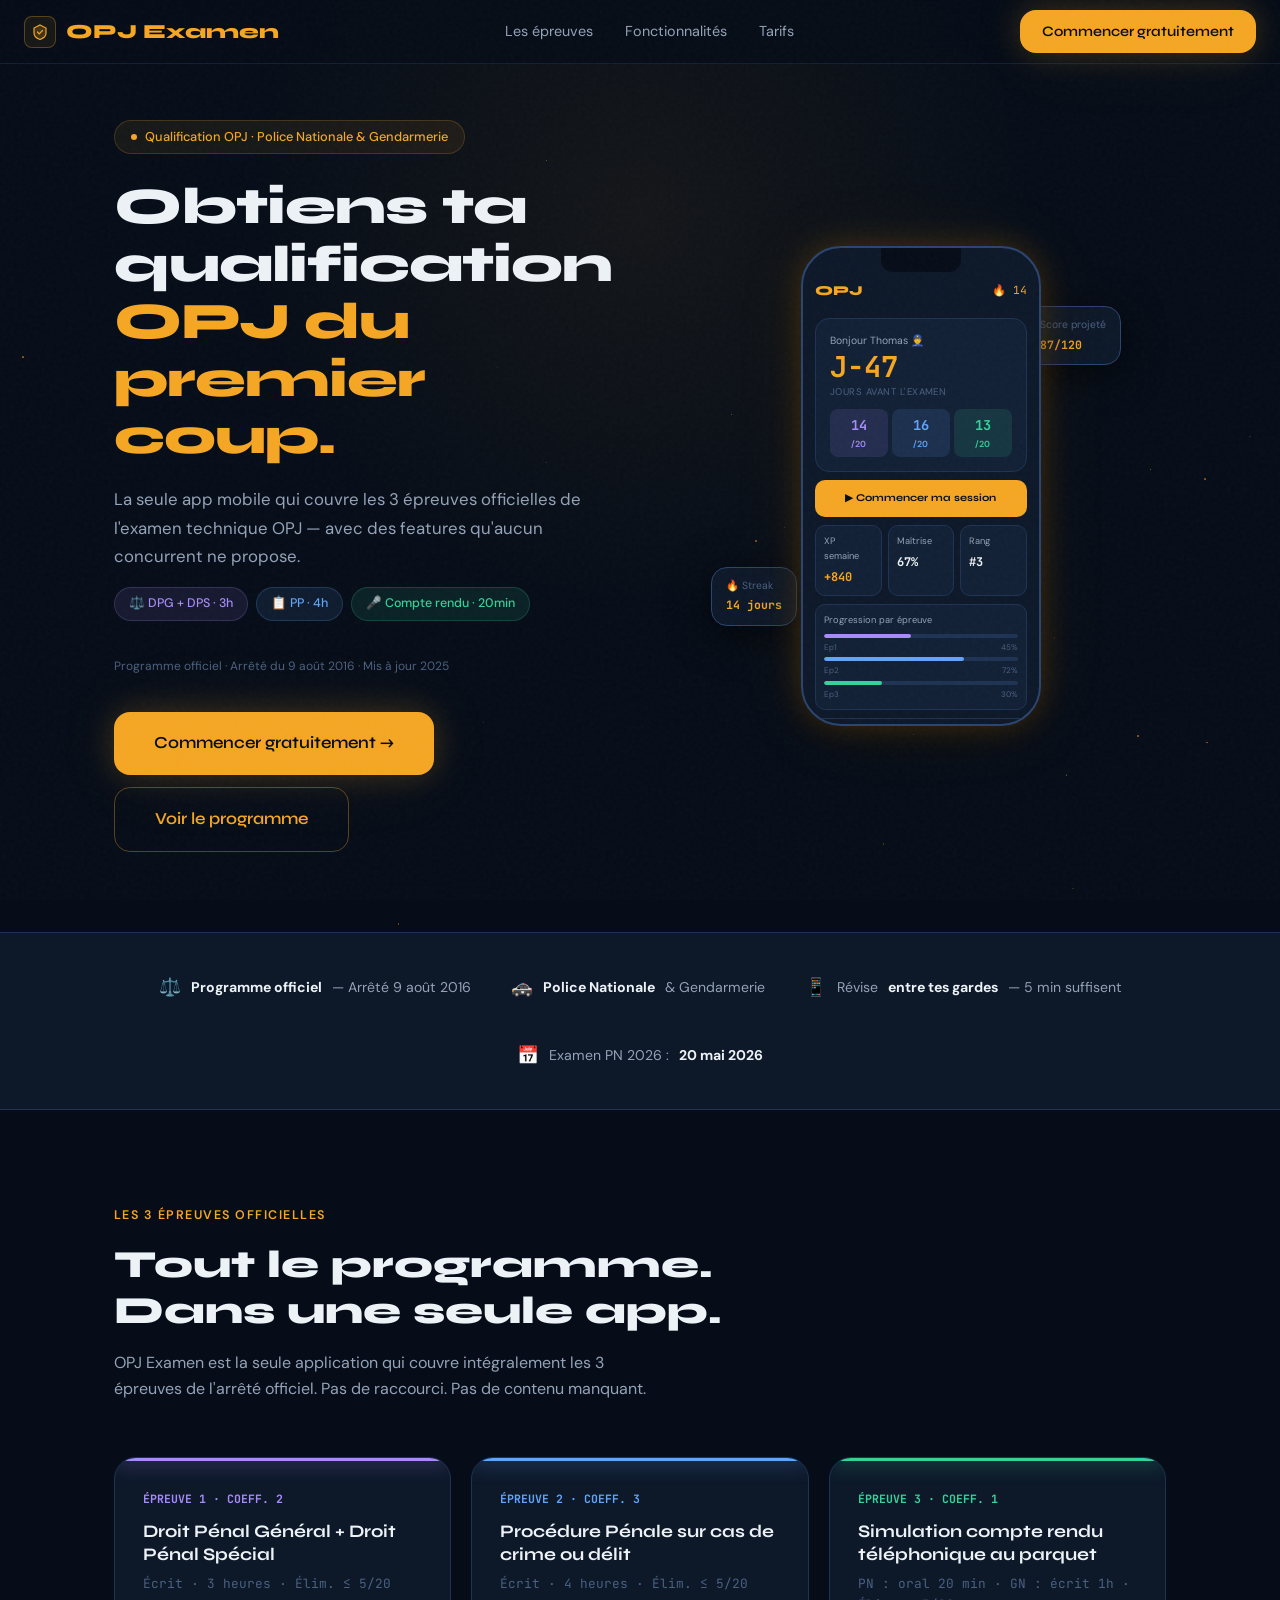
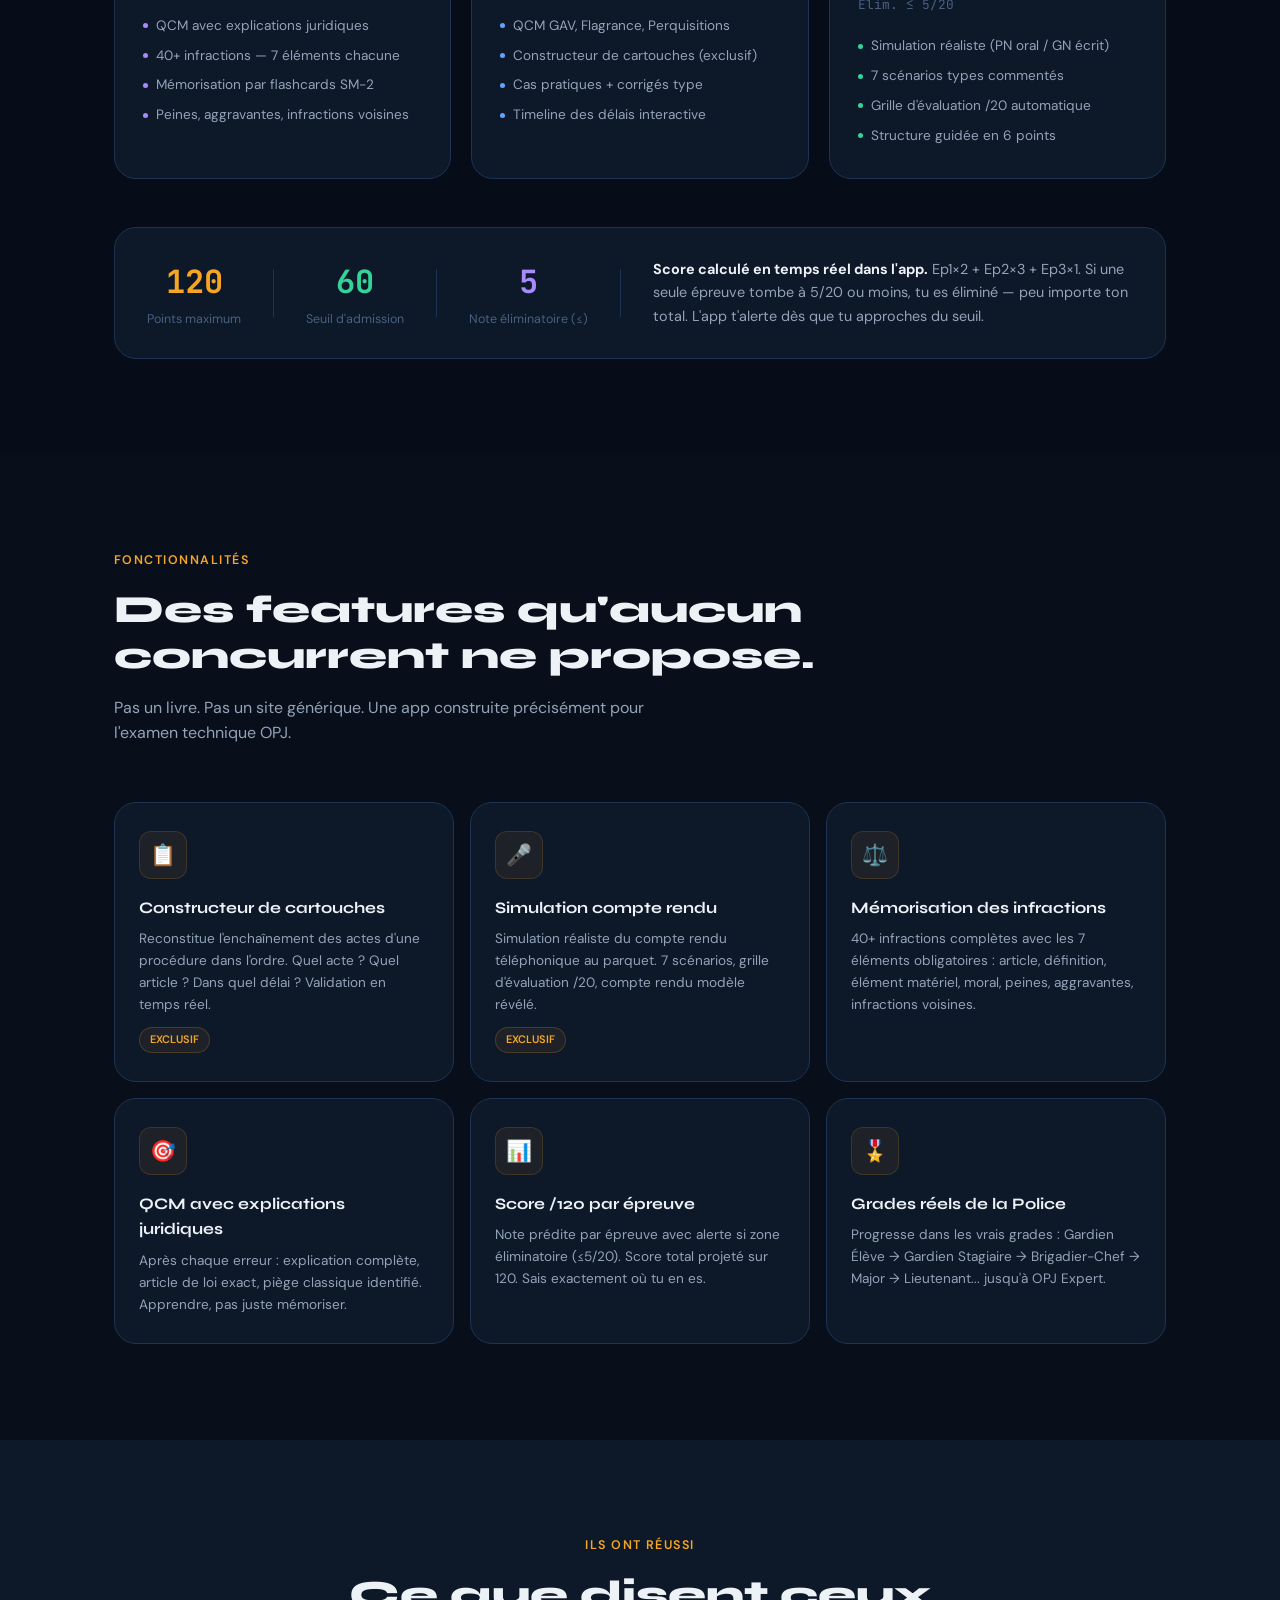
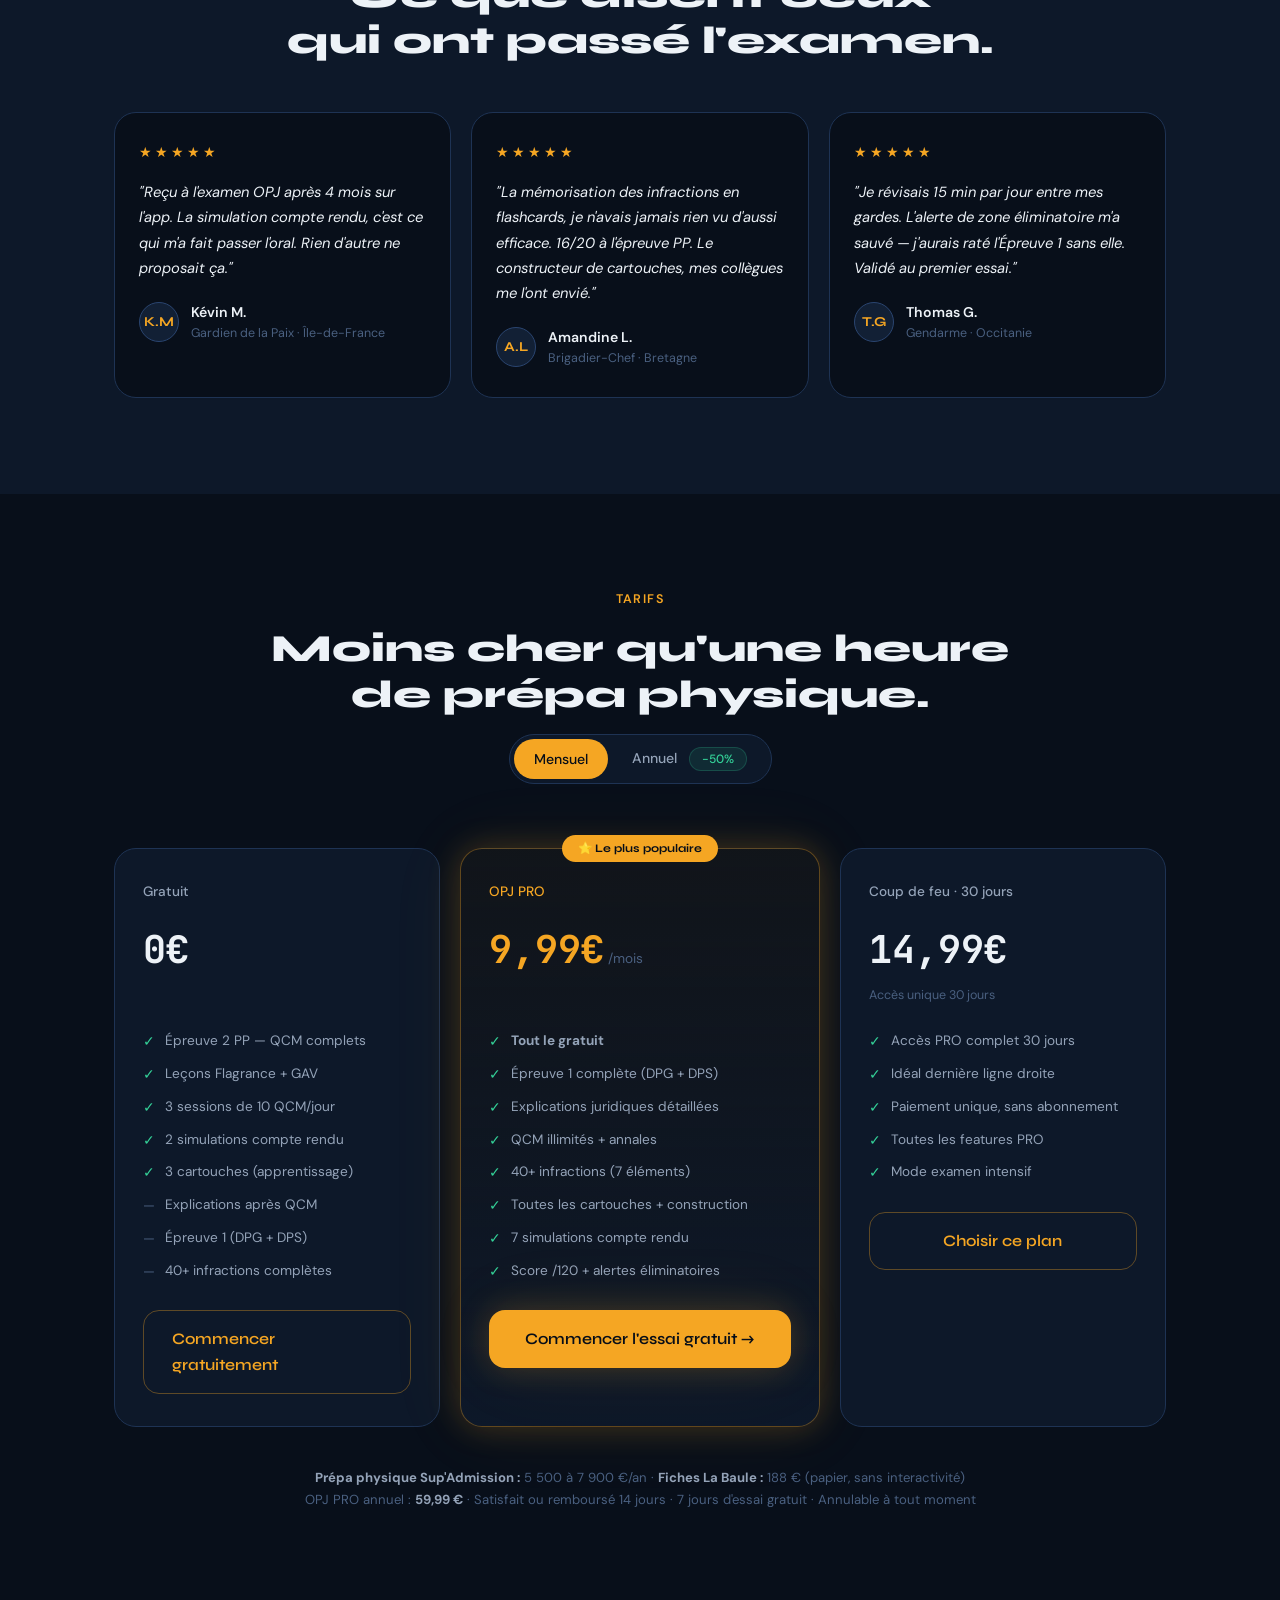
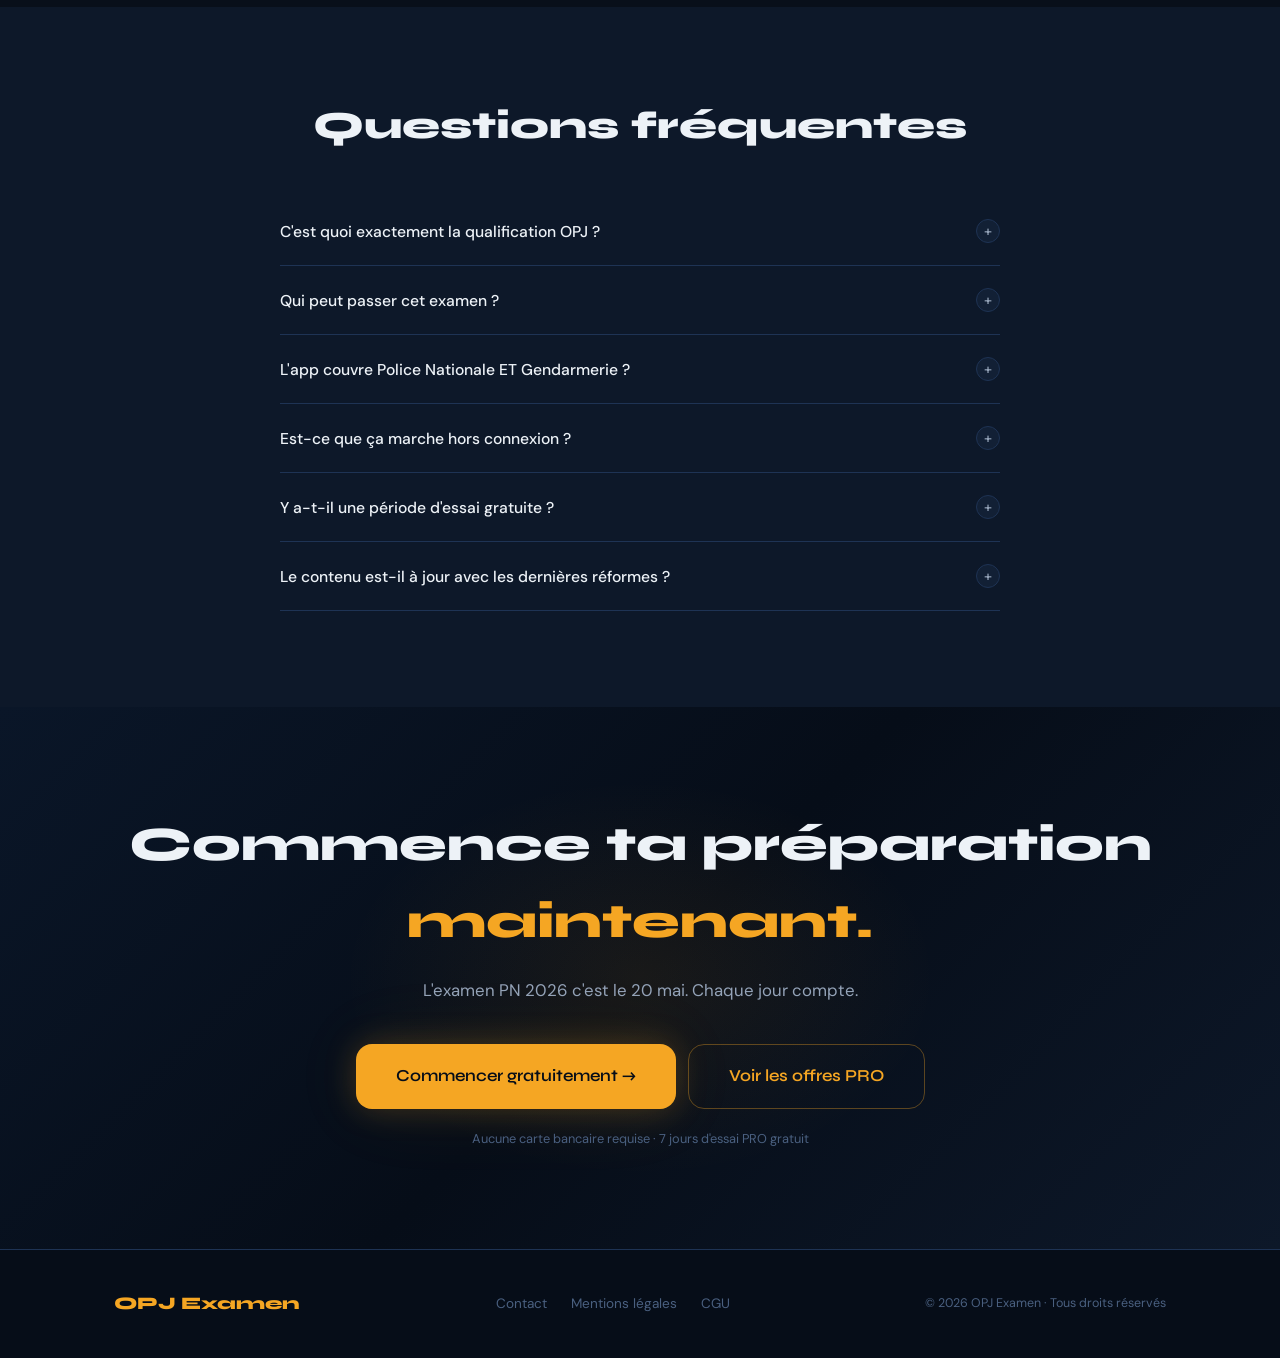
==== index.html @ dd65e963 "Add files via upload" ====
<!DOCTYPE html>
<html lang="fr">
<head>
  <meta charset="UTF-8">
  <meta name="viewport" content="width=device-width, initial-scale=1.0, viewport-fit=cover">
  <meta name="theme-color" content="#060D18">
  <meta name="description" content="La référence pour préparer l'examen technique OPJ. 3 épreuves couvertes, QCM, cartouches, simulation compte rendu. Police Nationale et Gendarmerie.">
  <meta property="og:title" content="OPJ Examen — Qualification OPJ">
  <meta property="og:description" content="Prépare les 3 épreuves officielles de l'examen OPJ. La seule app mobile dédiée à la qualification judiciaire.">
  <title>OPJ Examen — Qualification OPJ · Police & Gendarmerie</title>

  <link rel="preconnect" href="https://fonts.googleapis.com">
  <link rel="preconnect" href="https://fonts.gstatic.com" crossorigin>
  <link href="https://fonts.googleapis.com/css2?family=Syne:wght@600;700;800&family=DM+Sans:ital,opsz,wght@0,9..40,400;0,9..40,500;0,9..40,600;1,9..40,400&family=JetBrains+Mono:wght@500;700&display=swap" rel="stylesheet">

  <style>
    /* ── RESET ── */
    *, *::before, *::after { box-sizing: border-box; margin: 0; padding: 0; }
    html { scroll-behavior: smooth; font-size: 16px; }

    /* ── TOKENS ── */
    :root {
      --bg-deep:    #060D18;
      --bg-base:    #080F1A;
      --bg-raised:  #0D1829;
      --bg-overlay: #122035;
      --border:     #1E3354;
      --border-mid: #2A4570;
      --gold:       #F5A623;
      --gold-hover: #FFB93E;
      --gold-glow:  rgba(245,166,35,0.18);
      --gold-sub:   rgba(245,166,35,0.07);
      --text-1:     #EDF2F7;
      --text-2:     #94A3B8;
      --text-3:     #4A6080;
      --success:    #34D399;
      --ep1-color:  #A78BFA;
      --ep2-color:  #60A5FA;
      --ep3-color:  #34D399;
      --shadow-gold: 0 0 32px rgba(245,166,35,0.22), 0 0 80px rgba(245,166,35,0.07);
      --shadow-lg:   0 8px 40px rgba(0,0,0,0.7);
      --r-md: 12px; --r-lg: 16px; --r-xl: 22px; --r-full: 9999px;
      --ease-spring: cubic-bezier(0.34,1.56,0.64,1);
      --ease-smooth: cubic-bezier(0.4,0,0.2,1);
    }

    /* ── BASE ── */
    body {
      font-family: 'DM Sans', sans-serif;
      background: var(--bg-deep);
      color: var(--text-1);
      line-height: 1.6;
      overflow-x: hidden;
    }
    body::before {
      content: '';
      position: fixed; inset: 0;
      background-image: url("data:image/svg+xml,%3Csvg viewBox='0 0 256 256' xmlns='http://www.w3.org/2000/svg'%3E%3Cfilter id='noise'%3E%3CfeTurbulence type='fractalNoise' baseFrequency='0.9' numOctaves='4' stitchTiles='stitch'/%3E%3C/filter%3E%3Crect width='100%25' height='100%25' filter='url(%23noise)'/%3E%3C/svg%3E");
      opacity: 0.028; pointer-events: none; z-index: 9999;
    }
    h1,h2,h3,h4 { font-family: 'Syne', sans-serif; font-weight: 700; }
    .mono { font-family: 'JetBrains Mono', monospace; }
    a { text-decoration: none; }
    img { max-width: 100%; }

    /* ── LAYOUT ── */
    .container { max-width: 1100px; margin: 0 auto; padding: 0 24px; }
    section { padding: 96px 0; }

    /* ── ANIMATIONS ── */
    @keyframes fadeUp {
      from { opacity:0; transform: translateY(28px); }
      to   { opacity:1; transform: translateY(0); }
    }
    @keyframes goldPulse {
      0%,100% { box-shadow: var(--shadow-gold); }
      50%      { box-shadow: 0 0 48px rgba(245,166,35,0.35), 0 0 100px rgba(245,166,35,0.12); }
    }
    @keyframes float {
      0%,100% { transform: translateY(0px); }
      50%      { transform: translateY(-8px); }
    }
    @keyframes shimmer {
      0%   { background-position: -200% 0; }
      100% { background-position: 200% 0; }
    }
    @keyframes rotateSlow {
      from { transform: rotate(0deg); }
      to   { transform: rotate(360deg); }
    }
    @keyframes particleDrift {
      0%   { transform: translateY(0) translateX(0); opacity:0.6; }
      100% { transform: translateY(-120px) translateX(20px); opacity:0; }
    }
    .reveal {
      opacity: 0;
      transform: translateY(32px);
      transition: opacity 0.7s var(--ease-smooth), transform 0.7s var(--ease-smooth);
    }
    .reveal.visible { opacity:1; transform: translateY(0); }
    .stagger-1 { transition-delay: 0ms; }
    .stagger-2 { transition-delay: 100ms; }
    .stagger-3 { transition-delay: 200ms; }
    .stagger-4 { transition-delay: 300ms; }
    .stagger-5 { transition-delay: 400ms; }

    /* ── BUTTONS ── */
    .btn {
      display: inline-flex; align-items: center; justify-content: center; gap: 8px;
      font-family: 'Syne', sans-serif; font-weight: 600;
      border: none; cursor: pointer;
      transition: all 0.2s var(--ease-smooth);
    }
    .btn-primary {
      background: var(--gold); color: var(--bg-deep);
      padding: 16px 32px; border-radius: var(--r-lg);
      font-size: 1rem;
      box-shadow: var(--shadow-gold);
    }
    .btn-primary:hover {
      background: var(--gold-hover);
      transform: translateY(-2px);
      box-shadow: 0 0 40px rgba(245,166,35,0.4), 0 0 100px rgba(245,166,35,0.15);
    }
    .btn-primary:active { transform: translateY(0); }
    .btn-ghost {
      background: transparent; color: var(--gold);
      padding: 15px 28px; border-radius: var(--r-lg);
      border: 1.5px solid rgba(245,166,35,0.35);
      font-size: 1rem;
    }
    .btn-ghost:hover {
      border-color: var(--gold);
      background: var(--gold-sub);
      transform: translateY(-1px);
    }
    .btn-lg { padding: 18px 40px; font-size: 1.05rem; }
    .btn-full { width: 100%; }

    /* ══════════════════════════════════
       NAVBAR
    ══════════════════════════════════ */
    .navbar {
      position: fixed; top: 0; left: 0; right: 0; z-index: 100;
      padding: 0 24px;
      height: 64px;
      display: flex; align-items: center; justify-content: space-between;
      background: rgba(6,13,24,0.85);
      backdrop-filter: blur(20px);
      border-bottom: 1px solid rgba(30,51,84,0.5);
      transition: background 0.3s;
    }
    .navbar-logo {
      font-family: 'Syne', sans-serif;
      font-weight: 800; font-size: 1.25rem;
      color: var(--gold);
      display: flex; align-items: center; gap: 10px;
    }
    .navbar-logo-badge {
      width: 32px; height: 32px;
      background: var(--gold-sub);
      border: 1.5px solid rgba(245,166,35,0.3);
      border-radius: 8px;
      display: flex; align-items: center; justify-content: center;
    }
    .navbar-cta { font-size: 0.9rem; padding: 10px 22px; }
    .navbar-links {
      display: flex; gap: 32px; align-items: center;
    }
    .navbar-links a {
      color: var(--text-2); font-size: 0.9rem;
      transition: color 0.2s;
    }
    .navbar-links a:hover { color: var(--text-1); }

    /* ══════════════════════════════════
       HERO
    ══════════════════════════════════ */
    .hero {
      min-height: 100vh;
      display: flex; align-items: center;
      padding: 120px 0 80px;
      position: relative;
      overflow: hidden;
    }
    .hero::before {
      content: '';
      position: absolute;
      top: -20%; left: 50%; transform: translateX(-50%);
      width: 800px; height: 800px;
      background: radial-gradient(ellipse, rgba(245,166,35,0.06) 0%, transparent 70%);
      pointer-events: none;
    }
    .particles {
      position: absolute; inset: 0; overflow: hidden; pointer-events: none;
    }
    .particle {
      position: absolute;
      width: 2px; height: 2px;
      background: var(--gold);
      border-radius: 50%;
      opacity: 0;
      animation: particleDrift linear infinite;
    }

    .hero-inner {
      display: grid;
      grid-template-columns: 1fr 1fr;
      gap: 64px;
      align-items: center;
    }
    .hero-badge {
      display: inline-flex; align-items: center; gap: 8px;
      background: var(--gold-sub);
      border: 1px solid rgba(245,166,35,0.2);
      border-radius: var(--r-full);
      padding: 6px 16px;
      font-size: 0.8rem; color: var(--gold);
      font-family: 'DM Sans', sans-serif; font-weight: 500;
      margin-bottom: 24px;
      animation: fadeUp 0.8s var(--ease-smooth) both;
    }
    .hero-badge::before { content: ''; width: 6px; height: 6px; border-radius: 50%; background: var(--gold); }
    .hero-title {
      font-size: clamp(2.2rem, 4vw, 3.4rem);
      font-weight: 800; line-height: 1.12;
      letter-spacing: -0.02em;
      margin-bottom: 20px;
      animation: fadeUp 0.8s 0.1s var(--ease-smooth) both;
    }
    .hero-title .gold { color: var(--gold); }
    .hero-subtitle {
      font-size: 1.05rem; color: var(--text-2); line-height: 1.7;
      margin-bottom: 16px;
      animation: fadeUp 0.8s 0.2s var(--ease-smooth) both;
    }
    .hero-epreuves {
      display: flex; flex-wrap: wrap; gap: 8px;
      margin-bottom: 36px;
      animation: fadeUp 0.8s 0.3s var(--ease-smooth) both;
    }
    .ep-pill {
      display: inline-flex; align-items: center; gap: 6px;
      padding: 6px 14px; border-radius: var(--r-full);
      font-size: 0.78rem; font-weight: 500;
    }
    .ep-pill-1 { background: rgba(167,139,250,0.1); color: var(--ep1-color); border: 1px solid rgba(167,139,250,0.2); }
    .ep-pill-2 { background: rgba(96,165,250,0.1);  color: var(--ep2-color); border: 1px solid rgba(96,165,250,0.2); }
    .ep-pill-3 { background: rgba(52,211,153,0.1);  color: var(--ep3-color); border: 1px solid rgba(52,211,153,0.2); }
    .hero-legal {
      font-size: 0.75rem; color: var(--text-3);
      margin-bottom: 36px;
      animation: fadeUp 0.8s 0.35s var(--ease-smooth) both;
    }
    .hero-ctas {
      display: flex; gap: 12px; flex-wrap: wrap;
      animation: fadeUp 0.8s 0.4s var(--ease-smooth) both;
    }

    /* Phone mockup */
    .hero-visual {
      display: flex; justify-content: center; align-items: center;
      animation: fadeUp 0.8s 0.2s var(--ease-smooth) both;
    }
    .phone-wrap {
      position: relative;
      animation: float 6s ease-in-out infinite;
    }
    .phone {
      width: 240px; height: 480px;
      background: var(--bg-raised);
      border: 2px solid var(--border-mid);
      border-radius: 40px;
      overflow: hidden;
      position: relative;
      box-shadow: var(--shadow-gold), var(--shadow-lg);
    }
    .phone::before {
      content: '';
      position: absolute; inset: -2px;
      border-radius: 42px;
      background: linear-gradient(135deg, rgba(245,166,35,0.3), transparent, rgba(245,166,35,0.1));
      z-index: -1;
    }
    .phone-notch {
      width: 80px; height: 24px;
      background: var(--bg-deep);
      border-radius: 0 0 12px 12px;
      margin: 0 auto;
      position: relative; z-index: 2;
    }
    .phone-screen {
      padding: 0 12px 12px;
      height: calc(100% - 24px);
      display: flex; flex-direction: column; gap: 8px;
    }
    .phone-header {
      display: flex; justify-content: space-between; align-items: center;
      padding: 8px 0;
    }
    .phone-logo { font-family: 'Syne', sans-serif; font-weight: 800; color: var(--gold); font-size: 0.85rem; }
    .phone-streak { font-family: 'JetBrains Mono', monospace; font-size: 0.7rem; color: var(--gold); }
    .phone-hero-card {
      background: var(--bg-overlay);
      border: 1px solid var(--border);
      border-radius: 14px;
      padding: 14px;
    }
    .phone-greeting { font-size: 0.65rem; color: var(--text-2); margin-bottom: 4px; }
    .phone-score {
      font-family: 'JetBrains Mono', monospace;
      font-size: 1.8rem; font-weight: 700;
      color: var(--gold); line-height: 1;
      margin-bottom: 2px;
    }
    .phone-score-label { font-size: 0.6rem; color: var(--text-3); text-transform: uppercase; letter-spacing: 0.05em; }
    .phone-eps {
      display: flex; gap: 4px; margin-top: 10px;
    }
    .phone-ep {
      flex: 1; padding: 6px 4px; border-radius: 8px;
      text-align: center;
      font-size: 0.55rem; font-weight: 600;
    }
    .phone-ep-1 { background: rgba(167,139,250,0.12); color: var(--ep1-color); }
    .phone-ep-2 { background: rgba(96,165,250,0.12);  color: var(--ep2-color); }
    .phone-ep-3 { background: rgba(52,211,153,0.12);  color: var(--ep3-color); }
    .phone-ep-val { font-family: 'JetBrains Mono', monospace; font-size: 0.85rem; font-weight: 700; display: block; }
    .phone-cta {
      background: var(--gold); color: var(--bg-deep);
      border-radius: 10px; padding: 10px;
      text-align: center;
      font-family: 'Syne', sans-serif; font-weight: 700; font-size: 0.65rem;
    }
    .phone-cards {
      display: flex; gap: 6px;
    }
    .phone-card-sm {
      flex: 1; background: var(--bg-overlay);
      border: 1px solid var(--border);
      border-radius: 10px; padding: 8px;
    }
    .phone-card-title { font-size: 0.58rem; color: var(--text-2); margin-bottom: 4px; }
    .phone-card-val { font-family: 'JetBrains Mono', monospace; font-size: 0.75rem; font-weight: 700; color: var(--text-1); }
    .phone-progress {
      background: var(--bg-overlay); border: 1px solid var(--border);
      border-radius: 10px; padding: 8px;
    }
    .phone-progress-label { font-size: 0.58rem; color: var(--text-2); margin-bottom: 6px; }
    .phone-bar { height: 4px; background: var(--border); border-radius: 2px; overflow: hidden; margin-bottom: 3px; }
    .phone-bar-fill { height: 100%; border-radius: 2px; }
    .phone-bar-fill-1 { background: var(--ep1-color); width: 45%; }
    .phone-bar-fill-2 { background: var(--ep2-color); width: 72%; }
    .phone-bar-fill-3 { background: var(--ep3-color); width: 30%; }
    .phone-bar-text { font-size: 0.5rem; color: var(--text-3); display: flex; justify-content: space-between; }
    .phone-nav {
      display: flex; justify-content: space-around;
      padding: 8px 0 4px;
      border-top: 1px solid var(--border);
      margin-top: auto;
    }
    .phone-nav-dot {
      width: 20px; height: 20px; border-radius: 6px;
      background: var(--border);
    }
    .phone-nav-dot.active { background: var(--gold); }

    .phone-deco {
      position: absolute;
      background: var(--bg-raised);
      border: 1px solid var(--border-mid);
      border-radius: var(--r-lg);
      padding: 10px 14px;
      font-size: 0.72rem;
      white-space: nowrap;
      box-shadow: var(--shadow-lg);
    }
    .phone-deco-1 { top: 60px; right: -80px; }
    .phone-deco-2 { bottom: 100px; left: -90px; }
    .phone-deco-val { font-family: 'JetBrains Mono', monospace; font-weight: 700; color: var(--gold); }

    /* ══════════════════════════════════
       LÉGITIMITÉ
    ══════════════════════════════════ */
    .legit {
      padding: 40px 0;
      border-top: 1px solid var(--border);
      border-bottom: 1px solid var(--border);
      background: var(--bg-raised);
    }
    .legit-inner {
      display: flex; flex-wrap: wrap;
      gap: 40px; justify-content: center; align-items: center;
    }
    .legit-item {
      display: flex; align-items: center; gap: 10px;
      font-size: 0.88rem; color: var(--text-2);
    }
    .legit-icon { color: var(--gold); font-size: 1.1rem; }
    .legit-item strong { color: var(--text-1); }

    /* ══════════════════════════════════
       ÉPREUVES
    ══════════════════════════════════ */
    .section-label {
      font-size: 0.78rem; font-weight: 600; letter-spacing: 0.12em;
      text-transform: uppercase; color: var(--gold);
      margin-bottom: 16px; display: block;
    }
    .section-title {
      font-size: clamp(1.8rem, 3vw, 2.6rem);
      font-weight: 800; line-height: 1.2;
      margin-bottom: 16px;
    }
    .section-sub {
      font-size: 1rem; color: var(--text-2); max-width: 540px;
      margin-bottom: 56px;
    }
    .epreuves-grid {
      display: grid;
      grid-template-columns: repeat(3, 1fr);
      gap: 20px;
    }
    .epreuve-card {
      background: var(--bg-raised);
      border: 1px solid var(--border);
      border-radius: var(--r-xl);
      padding: 32px 28px;
      position: relative;
      overflow: hidden;
      transition: transform 0.3s var(--ease-smooth), border-color 0.3s, box-shadow 0.3s;
    }
    .epreuve-card:hover {
      transform: translateY(-4px);
      box-shadow: var(--shadow-lg);
    }
    .epreuve-card::before {
      content: '';
      position: absolute; top: 0; left: 0; right: 0;
      height: 3px;
    }
    .epreuve-card-1::before { background: var(--ep1-color); box-shadow: 0 0 20px var(--ep1-color); }
    .epreuve-card-2::before { background: var(--ep2-color); box-shadow: 0 0 20px var(--ep2-color); }
    .epreuve-card-3::before { background: var(--ep3-color); box-shadow: 0 0 20px var(--ep3-color); }
    .epreuve-card:hover { border-color: var(--border-mid); }
    .epreuve-num {
      font-family: 'JetBrains Mono', monospace;
      font-size: 0.72rem; font-weight: 700;
      margin-bottom: 12px; display: block;
    }
    .epreuve-num-1 { color: var(--ep1-color); }
    .epreuve-num-2 { color: var(--ep2-color); }
    .epreuve-num-3 { color: var(--ep3-color); }
    .epreuve-title {
      font-size: 1.1rem; font-weight: 700;
      margin-bottom: 8px; line-height: 1.3;
    }
    .epreuve-meta {
      font-size: 0.8rem; color: var(--text-3);
      margin-bottom: 20px;
      font-family: 'JetBrains Mono', monospace;
    }
    .epreuve-features { list-style: none; display: flex; flex-direction: column; gap: 8px; }
    .epreuve-features li {
      display: flex; align-items: center; gap: 8px;
      font-size: 0.85rem; color: var(--text-2);
    }
    .epreuve-features li::before {
      content: '';
      width: 5px; height: 5px; border-radius: 50%;
      flex-shrink: 0;
    }
    .epreuve-card-1 .epreuve-features li::before { background: var(--ep1-color); }
    .epreuve-card-2 .epreuve-features li::before { background: var(--ep2-color); }
    .epreuve-card-3 .epreuve-features li::before { background: var(--ep3-color); }
    .score-info {
      margin-top: 48px;
      background: var(--bg-raised);
      border: 1px solid var(--border);
      border-radius: var(--r-xl);
      padding: 28px 32px;
      display: flex; align-items: center; gap: 32px;
      flex-wrap: wrap;
    }
    .score-bloc { text-align: center; }
    .score-val {
      font-family: 'JetBrains Mono', monospace;
      font-size: 2rem; font-weight: 700; color: var(--gold);
      display: block;
    }
    .score-lbl { font-size: 0.78rem; color: var(--text-3); margin-top: 2px; }
    .score-sep { width: 1px; height: 48px; background: var(--border); }
    .score-desc { flex: 1; min-width: 200px; }
    .score-desc p { font-size: 0.9rem; color: var(--text-2); line-height: 1.6; }
    .score-desc strong { color: var(--text-1); }

    /* ══════════════════════════════════
       FEATURES
    ══════════════════════════════════ */
    .features { background: var(--bg-base); }
    .features-grid {
      display: grid;
      grid-template-columns: repeat(3, 1fr);
      gap: 16px;
    }
    .feature-card {
      background: var(--bg-raised);
      border: 1px solid var(--border);
      border-radius: var(--r-xl);
      padding: 28px 24px;
      transition: transform 0.3s var(--ease-smooth), border-color 0.3s;
    }
    .feature-card:hover { transform: translateY(-3px); border-color: var(--border-mid); }
    .feature-icon {
      width: 48px; height: 48px; border-radius: var(--r-md);
      background: var(--gold-sub); border: 1px solid rgba(245,166,35,0.15);
      display: flex; align-items: center; justify-content: center;
      font-size: 1.3rem; margin-bottom: 16px;
    }
    .feature-title {
      font-size: 1rem; font-weight: 700; margin-bottom: 8px;
    }
    .feature-desc { font-size: 0.85rem; color: var(--text-2); line-height: 1.6; }
    .feature-badge {
      display: inline-block; margin-top: 12px;
      background: var(--gold-sub); color: var(--gold);
      border: 1px solid rgba(245,166,35,0.2);
      border-radius: var(--r-full);
      font-size: 0.68rem; font-weight: 600; padding: 3px 10px;
    }

    /* ══════════════════════════════════
       TÉMOIGNAGES
    ══════════════════════════════════ */
    .temoignages { background: var(--bg-raised); }
    .temoignages-grid {
      display: grid; grid-template-columns: repeat(3,1fr); gap: 20px;
    }
    .temoignage-card {
      background: var(--bg-base);
      border: 1px solid var(--border);
      border-radius: var(--r-xl);
      padding: 28px 24px;
    }
    .temoignage-stars {
      display: flex; gap: 3px; margin-bottom: 16px;
    }
    .star { color: var(--gold); font-size: 0.9rem; }
    .temoignage-text {
      font-size: 0.92rem; color: var(--text-1);
      line-height: 1.7; margin-bottom: 20px;
      font-style: italic;
    }
    .temoignage-author {
      display: flex; align-items: center; gap: 12px;
    }
    .author-avatar {
      width: 40px; height: 40px; border-radius: 50%;
      background: var(--bg-overlay);
      border: 1.5px solid var(--border-mid);
      display: flex; align-items: center; justify-content: center;
      font-family: 'Syne', sans-serif; font-weight: 700;
      font-size: 0.85rem; color: var(--gold);
    }
    .author-name { font-weight: 600; font-size: 0.88rem; }
    .author-role { font-size: 0.78rem; color: var(--text-3); margin-top: 1px; }

    /* ══════════════════════════════════
       TARIFS
    ══════════════════════════════════ */
    .tarifs { background: var(--bg-base); }
    .tarifs-header { text-align: center; margin-bottom: 48px; }
    .tarifs-toggle {
      display: inline-flex;
      background: var(--bg-raised);
      border: 1px solid var(--border);
      border-radius: var(--r-full);
      padding: 4px;
      gap: 4px; margin-bottom: 16px;
    }
    .toggle-btn {
      padding: 8px 20px; border-radius: var(--r-full);
      font-family: 'DM Sans', sans-serif; font-weight: 500;
      font-size: 0.88rem; cursor: pointer; border: none;
      background: transparent; color: var(--text-2);
      transition: all 0.2s;
    }
    .toggle-btn.active { background: var(--gold); color: var(--bg-deep); }
    .save-badge {
      display: inline-block;
      background: rgba(52,211,153,0.1); color: var(--success);
      border: 1px solid rgba(52,211,153,0.2);
      border-radius: var(--r-full);
      font-size: 0.75rem; padding: 3px 12px;
      margin-left: 8px;
    }
    .tarifs-grid {
      display: grid; grid-template-columns: 1fr 1.1fr 1fr;
      gap: 20px; align-items: stretch;
    }
    .tarif-card {
      background: var(--bg-raised);
      border: 1px solid var(--border);
      border-radius: var(--r-xl);
      padding: 32px 28px;
      position: relative;
    }
    .tarif-card-pro {
      border-color: rgba(245,166,35,0.35);
      background: linear-gradient(180deg, rgba(245,166,35,0.04) 0%, var(--bg-raised) 100%);
      box-shadow: var(--shadow-gold);
    }
    .tarif-popular {
      position: absolute; top: -14px; left: 50%; transform: translateX(-50%);
      background: var(--gold); color: var(--bg-deep);
      font-family: 'Syne', sans-serif; font-weight: 700;
      font-size: 0.72rem; padding: 4px 16px;
      border-radius: var(--r-full);
      white-space: nowrap;
    }
    .tarif-name {
      font-size: 0.85rem; color: var(--text-2); font-weight: 500;
      margin-bottom: 16px;
    }
    .tarif-price {
      margin-bottom: 6px;
    }
    .tarif-amount {
      font-family: 'JetBrains Mono', monospace;
      font-size: 2.4rem; font-weight: 700; color: var(--text-1);
    }
    .tarif-amount.gold { color: var(--gold); }
    .tarif-period { font-size: 0.85rem; color: var(--text-3); }
    .tarif-annual-note {
      font-size: 0.78rem; color: var(--success);
      margin-bottom: 24px; min-height: 20px;
    }
    .tarif-features {
      list-style: none; display: flex;
      flex-direction: column; gap: 10px;
      margin-bottom: 28px;
    }
    .tarif-features li {
      display: flex; align-items: flex-start; gap: 10px;
      font-size: 0.85rem; color: var(--text-2);
    }
    .check { color: var(--success); flex-shrink: 0; margin-top: 1px; }
    .cross { color: var(--text-3); flex-shrink: 0; margin-top: 1px; }
    .tarif-cta { width: 100%; }
    .tarif-ref {
      text-align: center; margin-top: 40px;
      font-size: 0.82rem; color: var(--text-3); line-height: 1.7;
    }
    .tarif-ref strong { color: var(--text-2); }

    /* ══════════════════════════════════
       FAQ
    ══════════════════════════════════ */
    .faq { background: var(--bg-raised); }
    .faq-grid { max-width: 720px; margin: 0 auto; }
    .faq-item {
      border-bottom: 1px solid var(--border);
      overflow: hidden;
    }
    .faq-question {
      width: 100%; text-align: left;
      background: none; border: none; cursor: pointer;
      padding: 22px 0;
      display: flex; justify-content: space-between; align-items: center;
      gap: 16px;
      font-family: 'DM Sans', sans-serif; font-weight: 500;
      font-size: 0.98rem; color: var(--text-1);
      transition: color 0.2s;
    }
    .faq-question:hover { color: var(--gold); }
    .faq-icon {
      width: 24px; height: 24px; flex-shrink: 0;
      background: var(--bg-overlay); border: 1px solid var(--border);
      border-radius: 50%;
      display: flex; align-items: center; justify-content: center;
      font-size: 0.9rem; color: var(--text-2);
      transition: all 0.3s var(--ease-smooth);
    }
    .faq-item.open .faq-icon {
      background: var(--gold-sub); border-color: rgba(245,166,35,0.3);
      color: var(--gold); transform: rotate(45deg);
    }
    .faq-answer {
      max-height: 0; overflow: hidden;
      transition: max-height 0.4s var(--ease-smooth), padding 0.3s;
      font-size: 0.9rem; color: var(--text-2); line-height: 1.7;
    }
    .faq-item.open .faq-answer { max-height: 200px; padding-bottom: 20px; }

    /* ══════════════════════════════════
       CTA FINAL
    ══════════════════════════════════ */
    .cta-final {
      background: linear-gradient(135deg, #0A1628 0%, #060D18 50%, #0D1829 100%);
      text-align: center;
      padding: 100px 0;
      position: relative;
      overflow: hidden;
    }
    .cta-final::before {
      content: '';
      position: absolute; top: 50%; left: 50%;
      transform: translate(-50%, -50%);
      width: 600px; height: 400px;
      background: radial-gradient(ellipse, rgba(245,166,35,0.08) 0%, transparent 70%);
    }
    .cta-final-title {
      font-size: clamp(2rem, 4vw, 3rem);
      font-weight: 800; margin-bottom: 16px;
      position: relative;
    }
    .cta-final-sub {
      font-size: 1.05rem; color: var(--text-2);
      margin-bottom: 40px; position: relative;
    }
    .cta-final-ctas {
      display: flex; gap: 12px; justify-content: center;
      flex-wrap: wrap; position: relative;
    }
    .cta-final-note {
      margin-top: 20px; font-size: 0.8rem; color: var(--text-3);
    }

    /* ══════════════════════════════════
       FOOTER
    ══════════════════════════════════ */
    footer {
      background: var(--bg-deep);
      border-top: 1px solid var(--border);
      padding: 40px 0;
    }
    .footer-inner {
      display: flex; justify-content: space-between;
      align-items: center; flex-wrap: wrap; gap: 16px;
    }
    .footer-logo {
      font-family: 'Syne', sans-serif; font-weight: 800;
      color: var(--gold); font-size: 1.1rem;
    }
    .footer-links { display: flex; gap: 24px; }
    .footer-links a { font-size: 0.85rem; color: var(--text-3); transition: color 0.2s; }
    .footer-links a:hover { color: var(--text-2); }
    .footer-copy { font-size: 0.78rem; color: var(--text-3); }

    /* ══════════════════════════════════
       RESPONSIVE
    ══════════════════════════════════ */
    @media (max-width: 900px) {
      .hero-inner { grid-template-columns: 1fr; text-align: center; }
      .hero-visual { display: none; }
      .hero-epreuves { justify-content: center; }
      .hero-ctas { justify-content: center; }
      .epreuves-grid { grid-template-columns: 1fr; }
      .features-grid { grid-template-columns: 1fr 1fr; }
      .temoignages-grid { grid-template-columns: 1fr; }
      .tarifs-grid { grid-template-columns: 1fr; }
      .navbar-links { display: none; }
      .score-info { flex-direction: column; text-align: center; }
      .score-sep { width: 80px; height: 1px; }
      .legit-inner { gap: 24px; }
    }
    @media (max-width: 600px) {
      section { padding: 64px 0; }
      .features-grid { grid-template-columns: 1fr; }
      .hero-ctas { flex-direction: column; }
      .hero-ctas .btn { width: 100%; }
      .cta-final-ctas { flex-direction: column; align-items: center; }
    }
  </style>
</head>
<body>

  <!-- ── NAVBAR ── -->
  <nav class="navbar" id="navbar">
    <div class="navbar-logo">
      <div class="navbar-logo-badge">
        <svg width="16" height="16" viewBox="0 0 16 16" fill="none">
          <path d="M8 1L14 4V9C14 12 11 14.5 8 15.5C5 14.5 2 12 2 9V4L8 1Z" fill="rgba(245,166,35,0.2)" stroke="#F5A623" stroke-width="1.2"/>
          <path d="M5.5 8L7.2 9.8L10.5 6.5" stroke="#F5A623" stroke-width="1.2" stroke-linecap="round"/>
        </svg>
      </div>
      OPJ Examen
    </div>
    <div class="navbar-links">
      <a href="#epreuves">Les épreuves</a>
      <a href="#features">Fonctionnalités</a>
      <a href="#tarifs">Tarifs</a>
    </div>
    <a href="app.html" class="btn btn-primary navbar-cta">Commencer gratuitement</a>
  </nav>

  <!-- ── HERO ── -->
  <section class="hero" id="hero">
    <div class="particles" id="particles"></div>
    <div class="container">
      <div class="hero-inner">
        <div class="hero-content">
          <div class="hero-badge">Qualification OPJ · Police Nationale & Gendarmerie</div>
          <h1 class="hero-title">
            Obtiens ta qualification<br>
            <span class="gold">OPJ du premier coup.</span>
          </h1>
          <p class="hero-subtitle">
            La seule app mobile qui couvre les 3 épreuves officielles de l'examen technique OPJ — avec des features qu'aucun concurrent ne propose.
          </p>
          <div class="hero-epreuves">
            <span class="ep-pill ep-pill-1">⚖️ DPG + DPS · 3h</span>
            <span class="ep-pill ep-pill-2">📋 PP · 4h</span>
            <span class="ep-pill ep-pill-3">🎤 Compte rendu · 20min</span>
          </div>
          <p class="hero-legal">Programme officiel · Arrêté du 9 août 2016 · Mis à jour 2025</p>
          <div class="hero-ctas">
            <a href="app.html" class="btn btn-primary btn-lg">Commencer gratuitement →</a>
            <a href="#epreuves" class="btn btn-ghost btn-lg">Voir le programme</a>
          </div>
        </div>
        <div class="hero-visual">
          <div class="phone-wrap">
            <div class="phone-deco phone-deco-1">
              <div style="font-size:0.65rem;color:var(--text-3);margin-bottom:2px;">Score projeté</div>
              <div class="phone-deco-val">87/120</div>
            </div>
            <div class="phone-deco phone-deco-2">
              <div style="font-size:0.65rem;color:var(--text-3);margin-bottom:2px;">🔥 Streak</div>
              <div class="phone-deco-val">14 jours</div>
            </div>
            <div class="phone">
              <div class="phone-notch"></div>
              <div class="phone-screen">
                <div class="phone-header">
                  <div class="phone-logo">OPJ</div>
                  <div class="phone-streak">🔥 14</div>
                </div>
                <div class="phone-hero-card">
                  <div class="phone-greeting">Bonjour Thomas 👮</div>
                  <div class="phone-score">J-47</div>
                  <div class="phone-score-label">Jours avant l'examen</div>
                  <div class="phone-eps">
                    <div class="phone-ep phone-ep-1"><span class="phone-ep-val">14</span>/20</div>
                    <div class="phone-ep phone-ep-2"><span class="phone-ep-val">16</span>/20</div>
                    <div class="phone-ep phone-ep-3"><span class="phone-ep-val">13</span>/20</div>
                  </div>
                </div>
                <div class="phone-cta">▶ Commencer ma session</div>
                <div class="phone-cards">
                  <div class="phone-card-sm">
                    <div class="phone-card-title">XP semaine</div>
                    <div class="phone-card-val" style="color:var(--gold)">+840</div>
                  </div>
                  <div class="phone-card-sm">
                    <div class="phone-card-title">Maîtrise</div>
                    <div class="phone-card-val">67%</div>
                  </div>
                  <div class="phone-card-sm">
                    <div class="phone-card-title">Rang</div>
                    <div class="phone-card-val">#3</div>
                  </div>
                </div>
                <div class="phone-progress">
                  <div class="phone-progress-label">Progression par épreuve</div>
                  <div class="phone-bar"><div class="phone-bar-fill phone-bar-fill-1"></div></div>
                  <div class="phone-bar-text"><span>Ep1</span><span>45%</span></div>
                  <div class="phone-bar" style="margin-top:4px"><div class="phone-bar-fill phone-bar-fill-2"></div></div>
                  <div class="phone-bar-text"><span>Ep2</span><span>72%</span></div>
                  <div class="phone-bar" style="margin-top:4px"><div class="phone-bar-fill phone-bar-fill-3"></div></div>
                  <div class="phone-bar-text"><span>Ep3</span><span>30%</span></div>
                </div>
                <div class="phone-nav">
                  <div class="phone-nav-dot active"></div>
                  <div class="phone-nav-dot"></div>
                  <div class="phone-nav-dot"></div>
                  <div class="phone-nav-dot"></div>
                  <div class="phone-nav-dot"></div>
                </div>
              </div>
            </div>
          </div>
        </div>
      </div>
    </div>
  </section>

  <!-- ── LÉGITIMITÉ ── -->
  <div class="legit">
    <div class="container">
      <div class="legit-inner">
        <div class="legit-item"><span class="legit-icon">⚖️</span> <strong>Programme officiel</strong> — Arrêté 9 août 2016</div>
        <div class="legit-item"><span class="legit-icon">🚓</span> <strong>Police Nationale</strong> & Gendarmerie</div>
        <div class="legit-item"><span class="legit-icon">📱</span> Révise <strong>entre tes gardes</strong> — 5 min suffisent</div>
        <div class="legit-item"><span class="legit-icon">📅</span> Examen PN 2026 : <strong>20 mai 2026</strong></div>
      </div>
    </div>
  </div>

  <!-- ── ÉPREUVES ── -->
  <section id="epreuves">
    <div class="container">
      <span class="section-label reveal">Les 3 épreuves officielles</span>
      <h2 class="section-title reveal stagger-1">Tout le programme.<br>Dans une seule app.</h2>
      <p class="section-sub reveal stagger-2">OPJ Examen est la seule application qui couvre intégralement les 3 épreuves de l'arrêté officiel. Pas de raccourci. Pas de contenu manquant.</p>

      <div class="epreuves-grid">
        <div class="epreuve-card epreuve-card-1 reveal stagger-1">
          <span class="epreuve-num epreuve-num-1">ÉPREUVE 1 · COEFF. 2</span>
          <h3 class="epreuve-title">Droit Pénal Général + Droit Pénal Spécial</h3>
          <p class="epreuve-meta">Écrit · 3 heures · Élim. ≤ 5/20</p>
          <ul class="epreuve-features">
            <li>QCM avec explications juridiques</li>
            <li>40+ infractions — 7 éléments chacune</li>
            <li>Mémorisation par flashcards SM-2</li>
            <li>Peines, aggravantes, infractions voisines</li>
          </ul>
        </div>
        <div class="epreuve-card epreuve-card-2 reveal stagger-2">
          <span class="epreuve-num epreuve-num-2">ÉPREUVE 2 · COEFF. 3</span>
          <h3 class="epreuve-title">Procédure Pénale sur cas de crime ou délit</h3>
          <p class="epreuve-meta">Écrit · 4 heures · Élim. ≤ 5/20</p>
          <ul class="epreuve-features">
            <li>QCM GAV, Flagrance, Perquisitions</li>
            <li>Constructeur de cartouches (exclusif)</li>
            <li>Cas pratiques + corrigés type</li>
            <li>Timeline des délais interactive</li>
          </ul>
        </div>
        <div class="epreuve-card epreuve-card-3 reveal stagger-3">
          <span class="epreuve-num epreuve-num-3">ÉPREUVE 3 · COEFF. 1</span>
          <h3 class="epreuve-title">Simulation compte rendu téléphonique au parquet</h3>
          <p class="epreuve-meta">PN : oral 20 min · GN : écrit 1h · Élim. ≤ 5/20</p>
          <ul class="epreuve-features">
            <li>Simulation réaliste (PN oral / GN écrit)</li>
            <li>7 scénarios types commentés</li>
            <li>Grille d'évaluation /20 automatique</li>
            <li>Structure guidée en 6 points</li>
          </ul>
        </div>
      </div>

      <div class="score-info reveal">
        <div class="score-bloc">
          <span class="score-val">120</span>
          <div class="score-lbl">Points maximum</div>
        </div>
        <div class="score-sep"></div>
        <div class="score-bloc">
          <span class="score-val" style="color:var(--success)">60</span>
          <div class="score-lbl">Seuil d'admission</div>
        </div>
        <div class="score-sep"></div>
        <div class="score-bloc">
          <span class="score-val" style="color:var(--ep1-color)">5</span>
          <div class="score-lbl">Note éliminatoire (≤)</div>
        </div>
        <div class="score-sep"></div>
        <div class="score-desc">
          <p><strong>Score calculé en temps réel dans l'app.</strong> Ep1×2 + Ep2×3 + Ep3×1. Si une seule épreuve tombe à 5/20 ou moins, tu es éliminé — peu importe ton total. L'app t'alerte dès que tu approches du seuil.</p>
        </div>
      </div>
    </div>
  </section>

  <!-- ── FEATURES ── -->
  <section class="features" id="features">
    <div class="container">
      <span class="section-label reveal">Fonctionnalités</span>
      <h2 class="section-title reveal stagger-1">Des features qu'aucun<br>concurrent ne propose.</h2>
      <p class="section-sub reveal stagger-2">Pas un livre. Pas un site générique. Une app construite précisément pour l'examen technique OPJ.</p>

      <div class="features-grid">
        <div class="feature-card reveal stagger-1">
          <div class="feature-icon">📋</div>
          <h3 class="feature-title">Constructeur de cartouches</h3>
          <p class="feature-desc">Reconstitue l'enchaînement des actes d'une procédure dans l'ordre. Quel acte ? Quel article ? Dans quel délai ? Validation en temps réel.</p>
          <span class="feature-badge">EXCLUSIF</span>
        </div>
        <div class="feature-card reveal stagger-2">
          <div class="feature-icon">🎤</div>
          <h3 class="feature-title">Simulation compte rendu</h3>
          <p class="feature-desc">Simulation réaliste du compte rendu téléphonique au parquet. 7 scénarios, grille d'évaluation /20, compte rendu modèle révélé.</p>
          <span class="feature-badge">EXCLUSIF</span>
        </div>
        <div class="feature-card reveal stagger-3">
          <div class="feature-icon">⚖️</div>
          <h3 class="feature-title">Mémorisation des infractions</h3>
          <p class="feature-desc">40+ infractions complètes avec les 7 éléments obligatoires : article, définition, élément matériel, moral, peines, aggravantes, infractions voisines.</p>
        </div>
        <div class="feature-card reveal stagger-1">
          <div class="feature-icon">🎯</div>
          <h3 class="feature-title">QCM avec explications juridiques</h3>
          <p class="feature-desc">Après chaque erreur : explication complète, article de loi exact, piège classique identifié. Apprendre, pas juste mémoriser.</p>
        </div>
        <div class="feature-card reveal stagger-2">
          <div class="feature-icon">📊</div>
          <h3 class="feature-title">Score /120 par épreuve</h3>
          <p class="feature-desc">Note prédite par épreuve avec alerte si zone éliminatoire (≤5/20). Score total projeté sur 120. Sais exactement où tu en es.</p>
        </div>
        <div class="feature-card reveal stagger-3">
          <div class="feature-icon">🎖️</div>
          <h3 class="feature-title">Grades réels de la Police</h3>
          <p class="feature-desc">Progresse dans les vrais grades : Gardien Élève → Gardien Stagiaire → Brigadier-Chef → Major → Lieutenant... jusqu'à OPJ Expert.</p>
        </div>
      </div>
    </div>
  </section>

  <!-- ── TÉMOIGNAGES ── -->
  <section class="temoignages">
    <div class="container">
      <span class="section-label reveal" style="text-align:center;display:block">Ils ont réussi</span>
      <h2 class="section-title reveal stagger-1" style="text-align:center;margin-bottom:48px">Ce que disent ceux<br>qui ont passé l'examen.</h2>
      <div class="temoignages-grid">
        <div class="temoignage-card reveal stagger-1">
          <div class="temoignage-stars">
            <span class="star">★</span><span class="star">★</span><span class="star">★</span><span class="star">★</span><span class="star">★</span>
          </div>
          <p class="temoignage-text">"Reçu à l'examen OPJ après 4 mois sur l'app. La simulation compte rendu, c'est ce qui m'a fait passer l'oral. Rien d'autre ne proposait ça."</p>
          <div class="temoignage-author">
            <div class="author-avatar">K.M</div>
            <div>
              <div class="author-name">Kévin M.</div>
              <div class="author-role">Gardien de la Paix · Île-de-France</div>
            </div>
          </div>
        </div>
        <div class="temoignage-card reveal stagger-2">
          <div class="temoignage-stars">
            <span class="star">★</span><span class="star">★</span><span class="star">★</span><span class="star">★</span><span class="star">★</span>
          </div>
          <p class="temoignage-text">"La mémorisation des infractions en flashcards, je n'avais jamais rien vu d'aussi efficace. 16/20 à l'épreuve PP. Le constructeur de cartouches, mes collègues me l'ont envié."</p>
          <div class="temoignage-author">
            <div class="author-avatar">A.L</div>
            <div>
              <div class="author-name">Amandine L.</div>
              <div class="author-role">Brigadier-Chef · Bretagne</div>
            </div>
          </div>
        </div>
        <div class="temoignage-card reveal stagger-3">
          <div class="temoignage-stars">
            <span class="star">★</span><span class="star">★</span><span class="star">★</span><span class="star">★</span><span class="star">★</span>
          </div>
          <p class="temoignage-text">"Je révisais 15 min par jour entre mes gardes. L'alerte de zone éliminatoire m'a sauvé — j'aurais raté l'Épreuve 1 sans elle. Validé au premier essai."</p>
          <div class="temoignage-author">
            <div class="author-avatar">T.G</div>
            <div>
              <div class="author-name">Thomas G.</div>
              <div class="author-role">Gendarme · Occitanie</div>
            </div>
          </div>
        </div>
      </div>
    </div>
  </section>

  <!-- ── TARIFS ── -->
  <section class="tarifs" id="tarifs">
    <div class="container">
      <div class="tarifs-header">
        <span class="section-label reveal">Tarifs</span>
        <h2 class="section-title reveal stagger-1">Moins cher qu'une heure<br>de prépa physique.</h2>
        <div class="reveal stagger-2">
          <div class="tarifs-toggle">
            <button class="toggle-btn active" id="btn-mensuel" type="button" onclick="setToggle('mensuel')">Mensuel</button>
            <button class="toggle-btn" id="btn-annuel" type="button" onclick="setToggle('annuel')">Annuel <span class="save-badge">−50%</span></button>
          </div>
        </div>
      </div>

      <div class="tarifs-grid reveal">
        <div class="tarif-card">
          <div class="tarif-name">Gratuit</div>
          <div class="tarif-price">
            <span class="tarif-amount">0€</span>
          </div>
          <div class="tarif-annual-note">&nbsp;</div>
          <ul class="tarif-features">
            <li><span class="check">✓</span> Épreuve 2 PP — QCM complets</li>
            <li><span class="check">✓</span> Leçons Flagrance + GAV</li>
            <li><span class="check">✓</span> 3 sessions de 10 QCM/jour</li>
            <li><span class="check">✓</span> 2 simulations compte rendu</li>
            <li><span class="check">✓</span> 3 cartouches (apprentissage)</li>
            <li><span class="cross">—</span> Explications après QCM</li>
            <li><span class="cross">—</span> Épreuve 1 (DPG + DPS)</li>
            <li><span class="cross">—</span> 40+ infractions complètes</li>
          </ul>
          <a href="app.html" class="btn btn-ghost tarif-cta">Commencer gratuitement</a>
        </div>

        <div class="tarif-card tarif-card-pro">
          <div class="tarif-popular">⭐ Le plus populaire</div>
          <div class="tarif-name" style="color:var(--gold)">OPJ PRO</div>
          <div class="tarif-price">
            <span class="tarif-amount gold" id="price-amount">9,99€</span>
            <span class="tarif-period" id="price-period">/mois</span>
          </div>
          <div class="tarif-annual-note" id="annual-note">&nbsp;</div>
          <ul class="tarif-features">
            <li><span class="check">✓</span> <strong>Tout le gratuit</strong></li>
            <li><span class="check">✓</span> Épreuve 1 complète (DPG + DPS)</li>
            <li><span class="check">✓</span> Explications juridiques détaillées</li>
            <li><span class="check">✓</span> QCM illimités + annales</li>
            <li><span class="check">✓</span> 40+ infractions (7 éléments)</li>
            <li><span class="check">✓</span> Toutes les cartouches + construction</li>
            <li><span class="check">✓</span> 7 simulations compte rendu</li>
            <li><span class="check">✓</span> Score /120 + alertes éliminatoires</li>
          </ul>
          <a href="app.html" class="btn btn-primary tarif-cta" style="animation: goldPulse 3s ease-in-out infinite;">Commencer l'essai gratuit →</a>
        </div>

        <div class="tarif-card">
          <div class="tarif-name">Coup de feu · 30 jours</div>
          <div class="tarif-price">
            <span class="tarif-amount">14,99€</span>
          </div>
          <div class="tarif-annual-note" style="color:var(--text-3)">Accès unique 30 jours</div>
          <ul class="tarif-features">
            <li><span class="check">✓</span> Accès PRO complet 30 jours</li>
            <li><span class="check">✓</span> Idéal dernière ligne droite</li>
            <li><span class="check">✓</span> Paiement unique, sans abonnement</li>
            <li><span class="check">✓</span> Toutes les features PRO</li>
            <li><span class="check">✓</span> Mode examen intensif</li>
          </ul>
          <a href="app.html" class="btn btn-ghost tarif-cta">Choisir ce plan</a>
        </div>
      </div>

      <p class="tarif-ref reveal">
        <strong>Prépa physique Sup'Admission :</strong> 5 500 à 7 900 €/an · <strong>Fiches La Baule :</strong> 188 € (papier, sans interactivité)<br>
        OPJ PRO annuel : <strong>59,99 €</strong> · Satisfait ou remboursé 14 jours · 7 jours d'essai gratuit · Annulable à tout moment
      </p>
    </div>
  </section>

  <!-- ── FAQ ── -->
  <section class="faq">
    <div class="container">
      <h2 class="section-title reveal" style="text-align:center;margin-bottom:48px">Questions fréquentes</h2>
      <div class="faq-grid">
        <div class="faq-item reveal">
          <button class="faq-question" type="button" onclick="toggleFaq(this)">
            C'est quoi exactement la qualification OPJ ?
            <div class="faq-icon">+</div>
          </button>
          <div class="faq-answer">La qualification d'Officier de Police Judiciaire est une habilitation judiciaire qui permet à un policier ou gendarme d'effectuer des actes d'enquête sous le contrôle du parquet. Elle s'obtient par un examen technique (3 épreuves) après 24 mois de service minimum. Les officiers (lieutenants, capitaines...) l'obtiennent automatiquement à leur sortie d'école.</div>
        </div>
        <div class="faq-item reveal stagger-1">
          <button class="faq-question" type="button" onclick="toggleFaq(this)">
            Qui peut passer cet examen ?
            <div class="faq-icon">+</div>
          </button>
          <div class="faq-answer">Les gardiens de la paix, brigadiers-chefs et majors de police avec au moins 24 mois de service (arrêté du 22 décembre 2023). Pour la Gendarmerie : les gendarmes avec 24 mois de service minimum. NE PAS confondre avec le concours d'officier de police (corps de commandement) qui est un concours de recrutement différent.</div>
        </div>
        <div class="faq-item reveal stagger-2">
          <button class="faq-question" type="button" onclick="toggleFaq(this)">
            L'app couvre Police Nationale ET Gendarmerie ?
            <div class="faq-icon">+</div>
          </button>
          <div class="faq-answer">Oui. Un toggle PN/GN dans les paramètres adapte l'app à ton corps : les coefficients des épreuves sont ajustés (Ep2 coeff. 3 en GN), l'Épreuve 3 passe en mode "écrit 1 heure" pour la GN (contre oral 20 min pour la PN), et la date d'examen est adaptée (PN : 20 mai 2026 · GN : dernier trimestre).</div>
        </div>
        <div class="faq-item reveal stagger-3">
          <button class="faq-question" type="button" onclick="toggleFaq(this)">
            Est-ce que ça marche hors connexion ?
            <div class="faq-icon">+</div>
          </button>
          <div class="faq-answer">Oui. L'app est une PWA (Progressive Web App) installable sur ton téléphone comme une vraie app. Une fois installée, tout le contenu est disponible hors ligne. Tu peux réviser dans le métro, au vestiaire, ou en garde sans connexion internet.</div>
        </div>
        <div class="faq-item reveal stagger-4">
          <button class="faq-question" type="button" onclick="toggleFaq(this)">
            Y a-t-il une période d'essai gratuite ?
            <div class="faq-icon">+</div>
          </button>
          <div class="faq-answer">Oui. Le plan Gratuit est permanent (pas de limite de temps). L'accès PRO inclut 7 jours d'essai gratuit sans carte bancaire. Une offre d'essai est aussi proposée automatiquement après quelques jours d'utilisation.</div>
        </div>
        <div class="faq-item reveal stagger-5">
          <button class="faq-question" type="button" onclick="toggleFaq(this)">
            Le contenu est-il à jour avec les dernières réformes ?
            <div class="faq-icon">+</div>
          </button>
          <div class="faq-answer">Oui. L'app intègre un système d'alertes de mise à jour légale. Quand une loi modifie le CP ou le CPP (comme la loi narcotrafic de juin 2025), une notification s'affiche avec l'impact sur les questions concernées. Les questions et fiches affectées sont marquées "mis à jour".</div>
        </div>
      </div>
    </div>
  </section>

  <!-- ── CTA FINAL ── -->
  <section class="cta-final">
    <div class="container">
      <h2 class="cta-final-title reveal">Commence ta préparation<br><span style="color:var(--gold)">maintenant.</span></h2>
      <p class="cta-final-sub reveal stagger-1">L'examen PN 2026 c'est le 20 mai. Chaque jour compte.</p>
      <div class="cta-final-ctas reveal stagger-2">
        <a href="app.html" class="btn btn-primary btn-lg">Commencer gratuitement →</a>
        <a href="#tarifs" class="btn btn-ghost btn-lg">Voir les offres PRO</a>
      </div>
      <p class="cta-final-note reveal stagger-3">Aucune carte bancaire requise · 7 jours d'essai PRO gratuit</p>
    </div>
  </section>

  <!-- ── FOOTER ── -->
  <footer>
    <div class="container">
      <div class="footer-inner">
        <div class="footer-logo">OPJ Examen</div>
        <div class="footer-links">
          <a href="mailto:contact@blocopj.fr">Contact</a>
          <a href="#">Mentions légales</a>
          <a href="#">CGU</a>
        </div>
        <div class="footer-copy">© 2026 OPJ Examen · Tous droits réservés</div>
      </div>
    </div>
  </footer>

  <script>
    const container = document.getElementById('particles');
    if (container) {
      for (let i = 0; i < 25; i++) {
        const p = document.createElement('div');
        p.className = 'particle';
        p.style.cssText = `
          left: ${Math.random() * 100}%;
          top: ${Math.random() * 100}%;
          animation-duration: ${5 + Math.random() * 8}s;
          animation-delay: ${Math.random() * 6}s;
          width: ${1 + Math.random()}px;
          height: ${1 + Math.random()}px;
          opacity: ${0.2 + Math.random() * 0.4};
        `;
        container.appendChild(p);
      }
    }

    const observer = new IntersectionObserver((entries) => {
      entries.forEach(e => {
        if (e.isIntersecting) { e.target.classList.add('visible'); }
      });
    }, { threshold: 0.12 });
    document.querySelectorAll('.reveal').forEach(el => observer.observe(el));

    window.addEventListener('scroll', () => {
      const nav = document.getElementById('navbar');
      if (nav) nav.style.background = window.scrollY > 60 ? 'rgba(6,13,24,0.97)' : 'rgba(6,13,24,0.85)';
    });

    function setToggle(mode) {
      const btnM = document.getElementById('btn-mensuel');
      const btnA = document.getElementById('btn-annuel');
      const amount = document.getElementById('price-amount');
      const period = document.getElementById('price-period');
      const note = document.getElementById('annual-note');
      if (mode === 'annuel') {
        btnA.classList.add('active'); btnM.classList.remove('active');
        if (amount) amount.textContent = '59,99€';
        if (period) period.textContent = '/an';
        if (note) { note.textContent = '→ Soit 5€/mois · Économisez 60€'; note.style.color = 'var(--success)'; }
      } else {
        btnM.classList.add('active'); btnA.classList.remove('active');
        if (amount) amount.textContent = '9,99€';
        if (period) period.textContent = '/mois';
        if (note) note.innerHTML = '&nbsp;';
      }
    }

    function toggleFaq(btn) {
      const item = btn.parentElement;
      const isOpen = item.classList.contains('open');
      document.querySelectorAll('.faq-item.open').forEach(i => i.classList.remove('open'));
      if (!isOpen) item.classList.add('open');
    }
  </script>

</body>
</html>
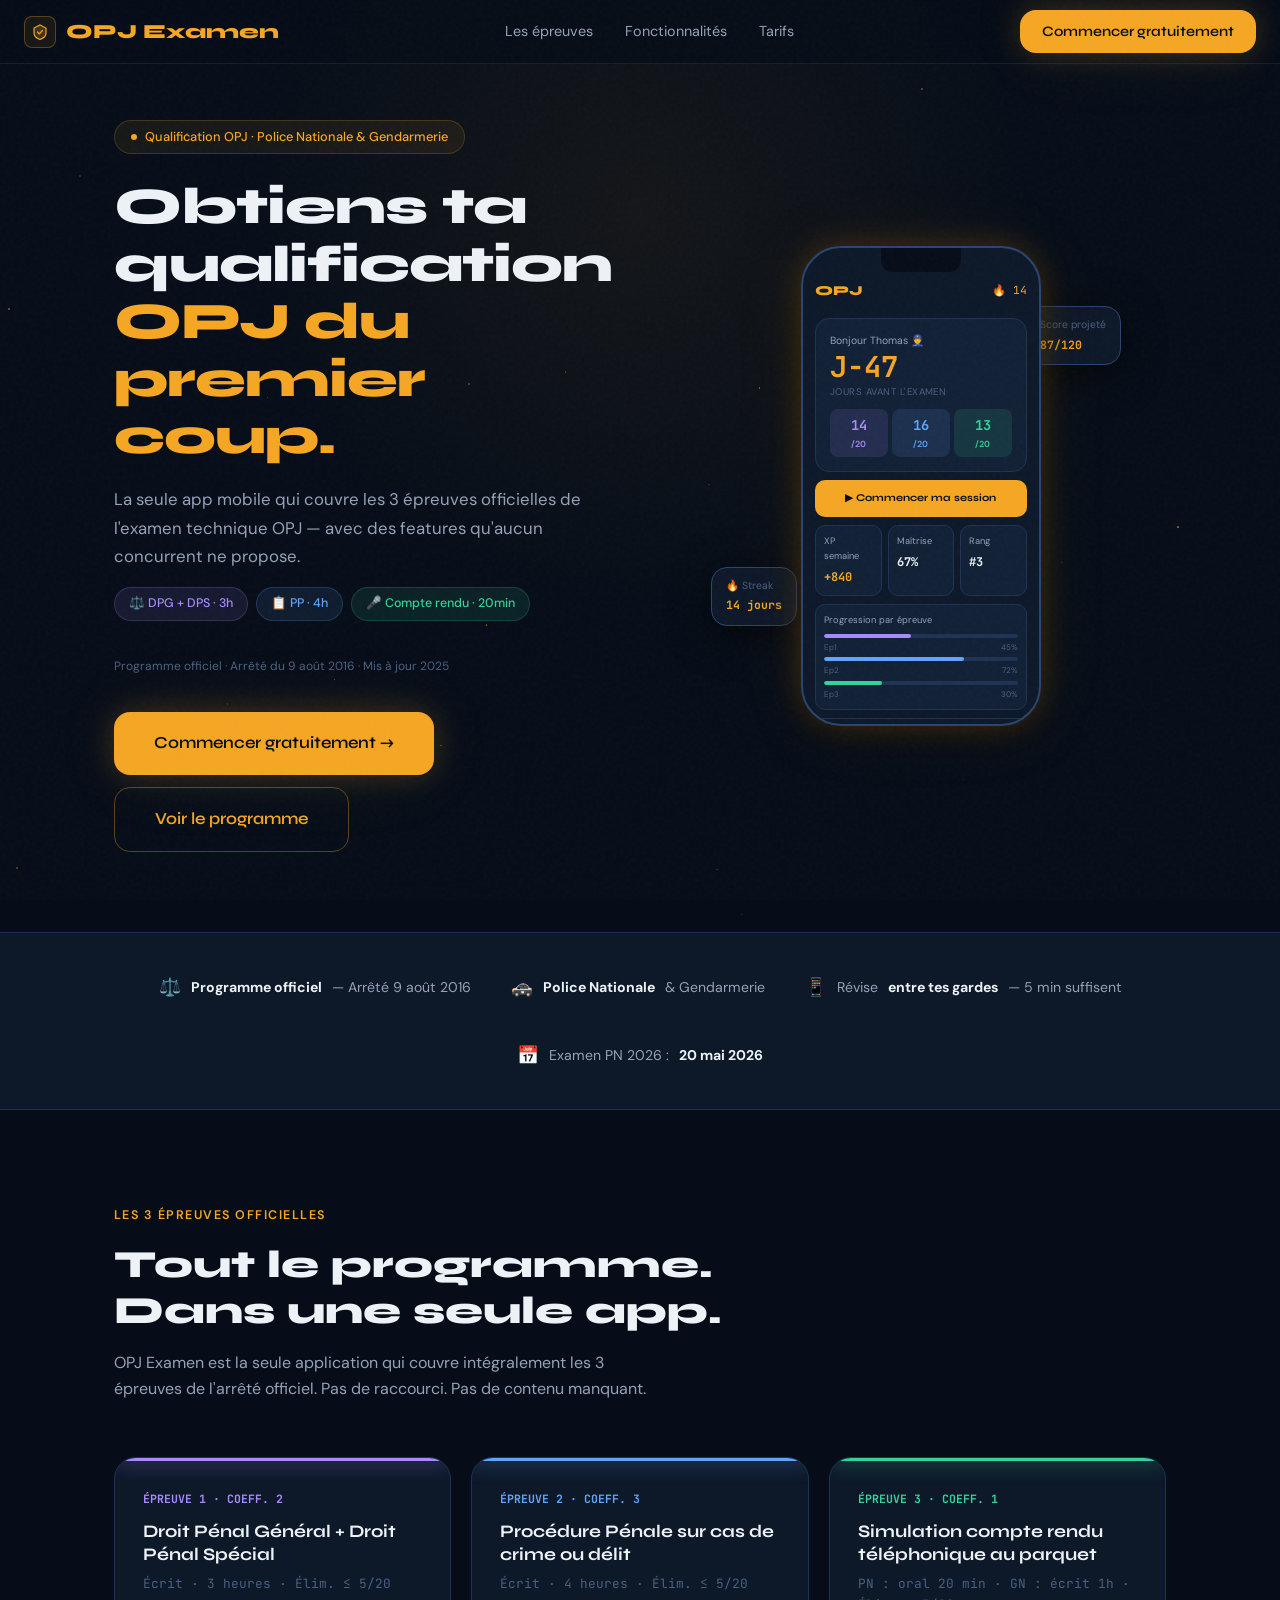
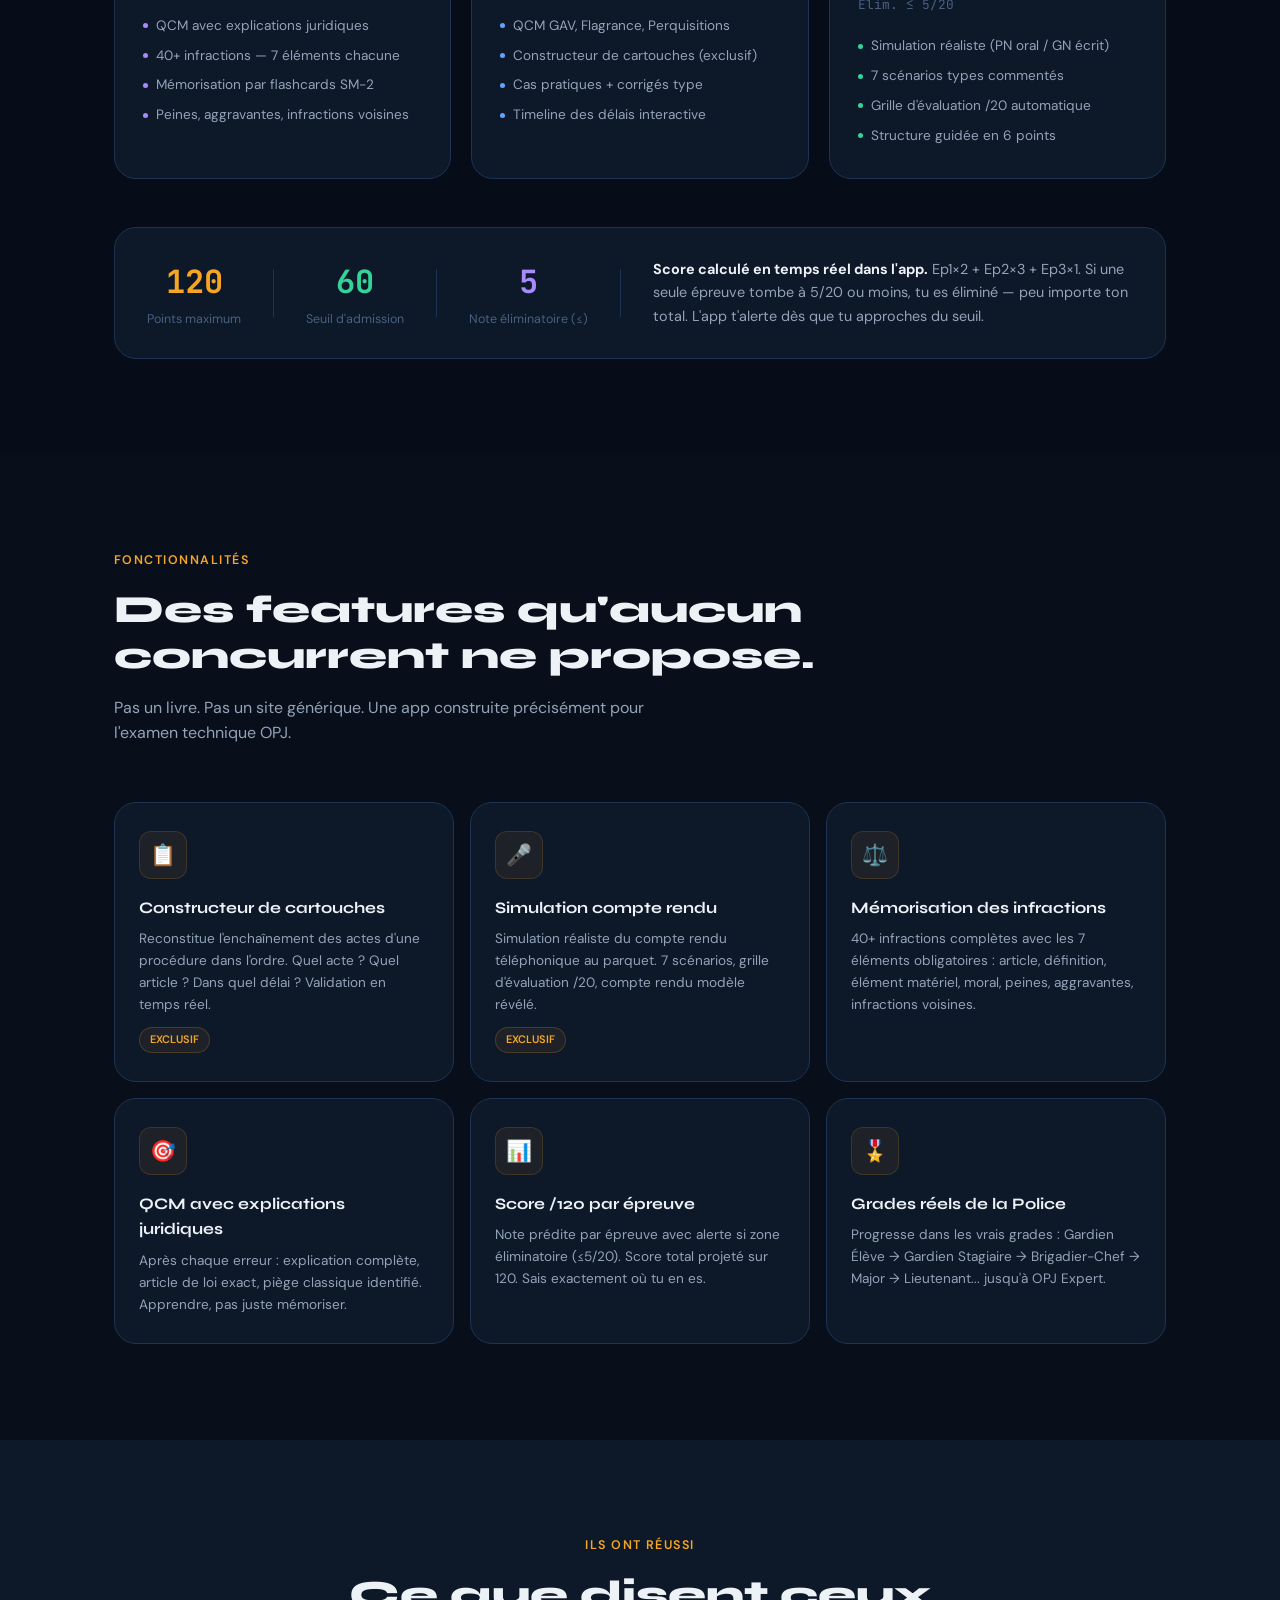
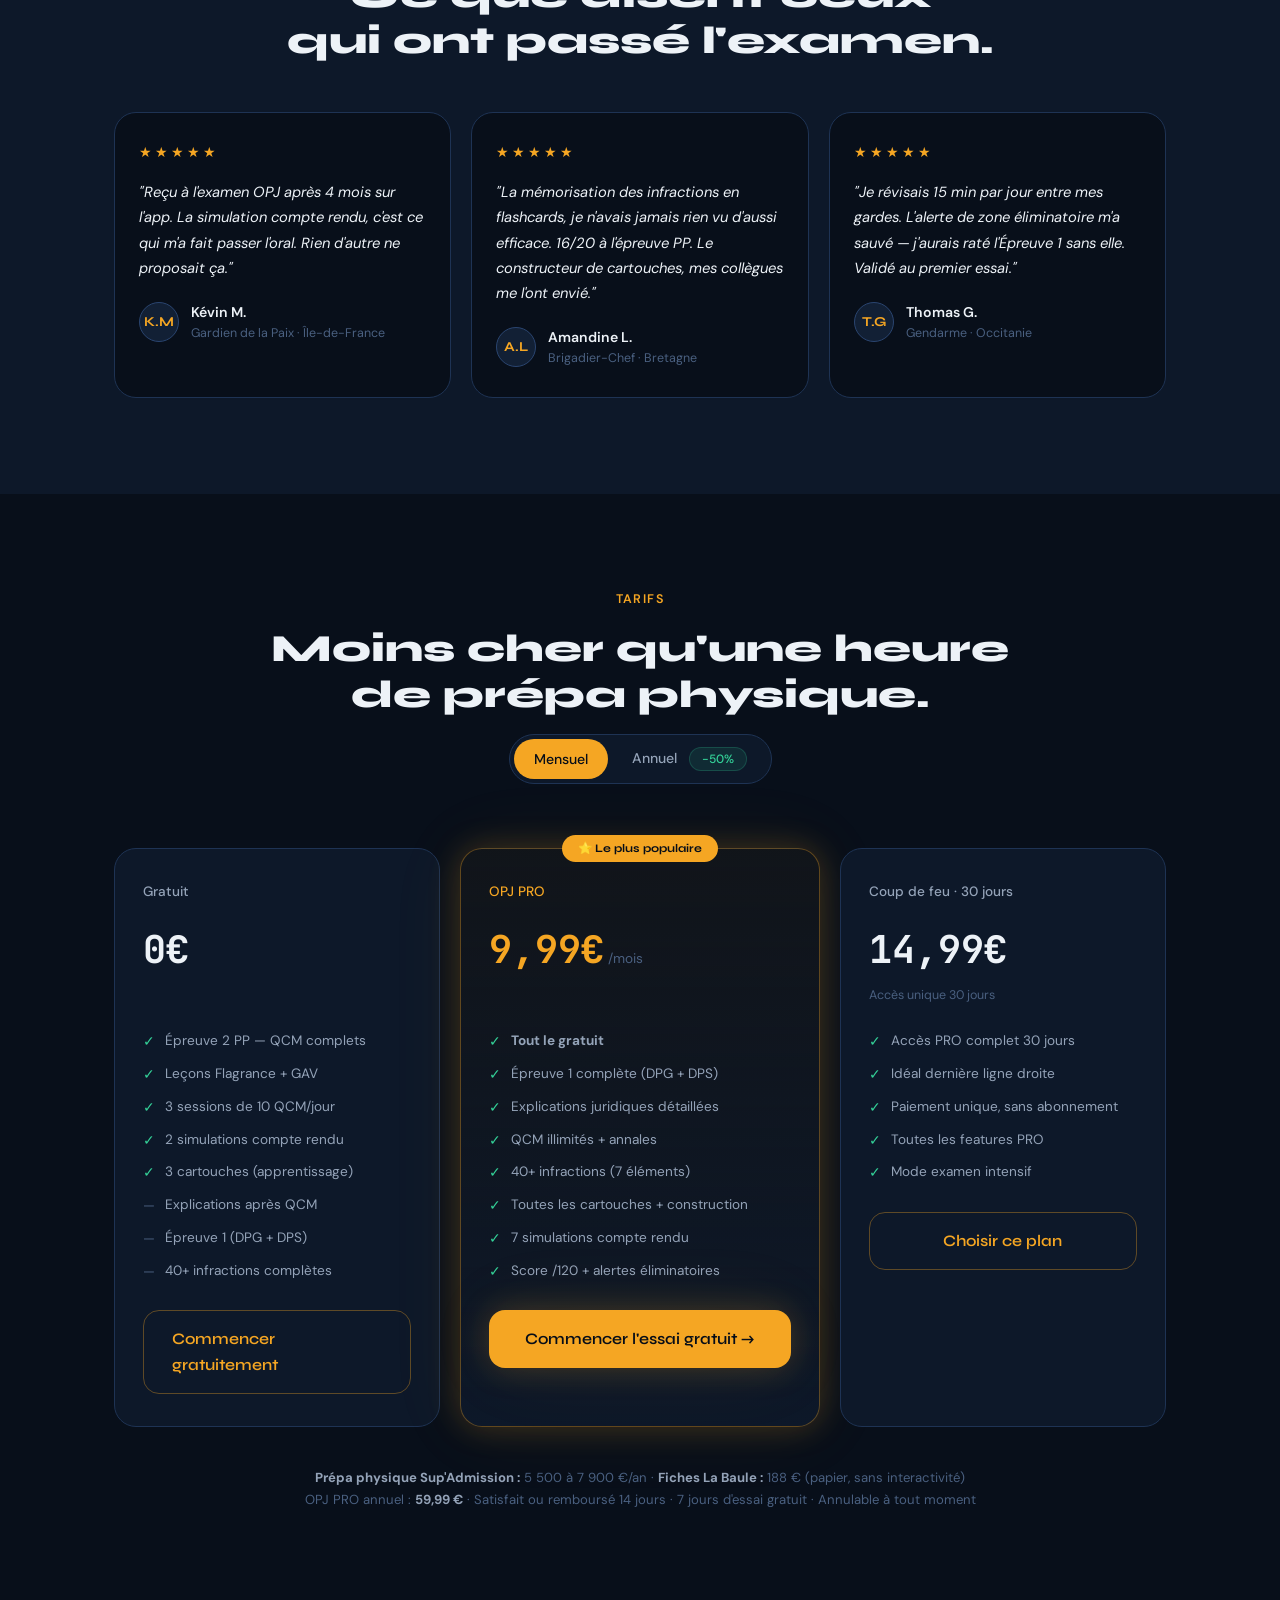
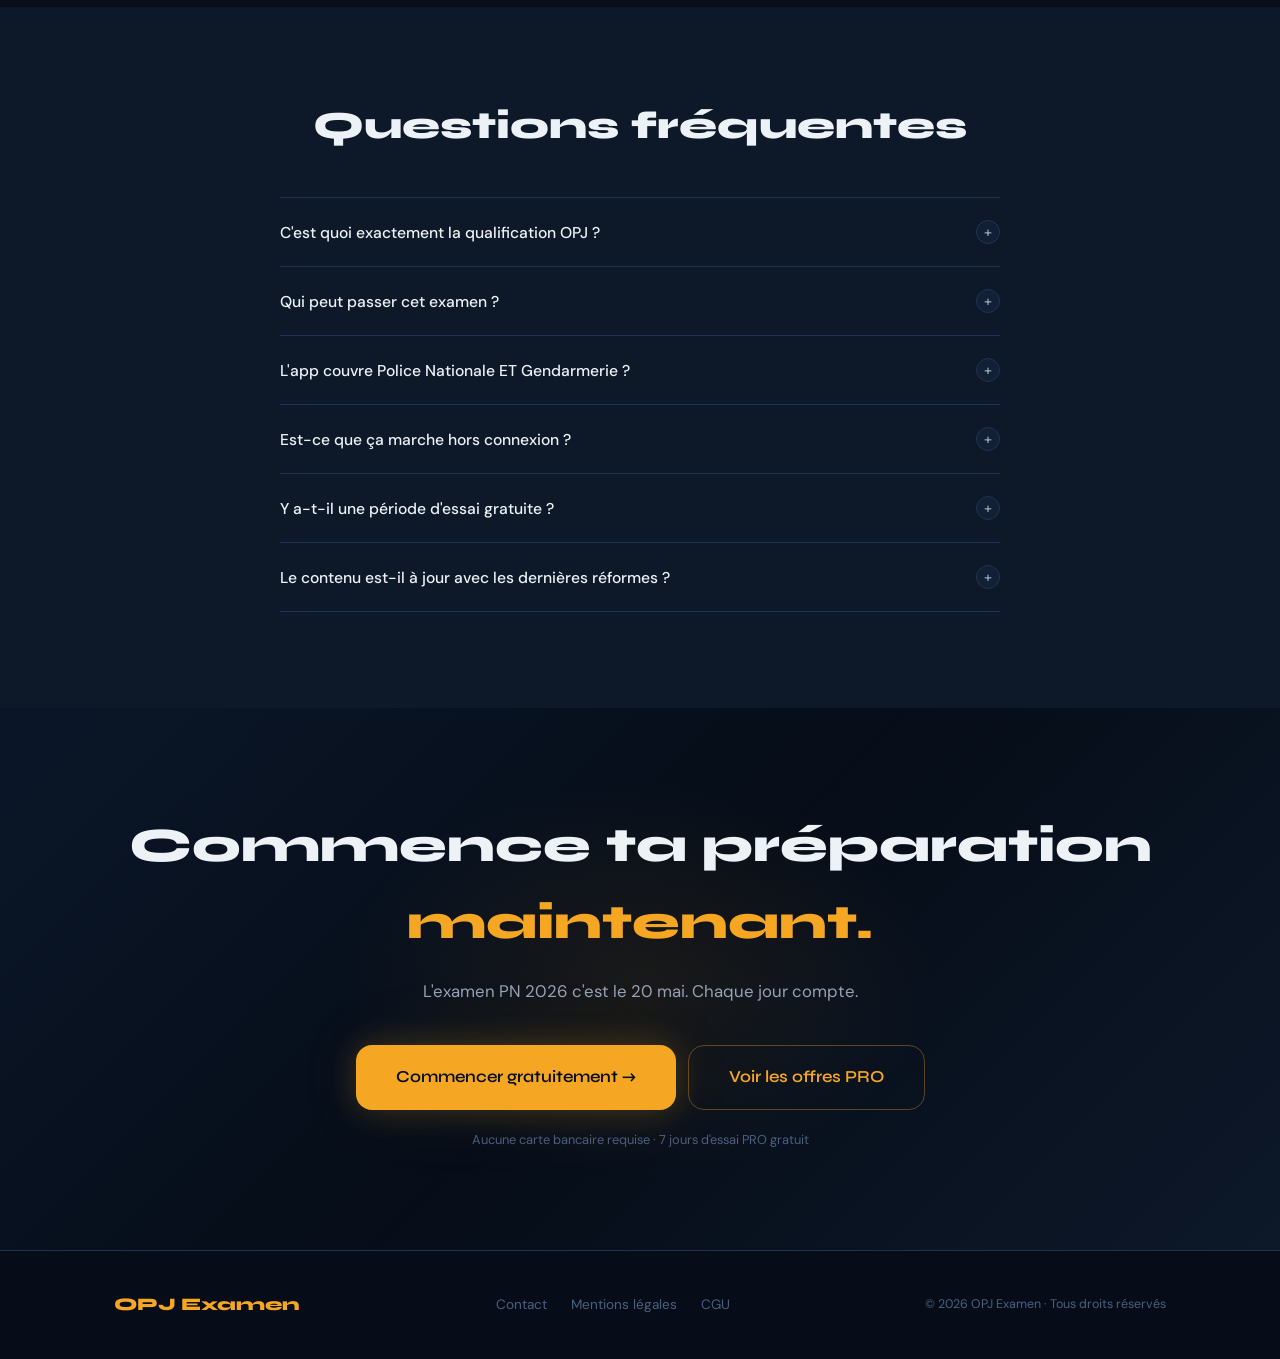
==== commit b50b9b0c: "fix: FAQ landing page — 3 corrections accordéon - Suppression overflow:hidden sur .faq-item (empêcha" ====
--- a/index.html
+++ b/index.html
@@ -658,9 +658,9 @@
     ══════════════════════════════════ */
     .faq { background: var(--bg-raised); }
     .faq-grid { max-width: 720px; margin: 0 auto; }
+    .faq-item:first-child { border-top: 1px solid var(--border); }
     .faq-item {
       border-bottom: 1px solid var(--border);
-      overflow: hidden;
     }
     .faq-question {
       width: 100%; text-align: left;
@@ -687,10 +687,10 @@
     }
     .faq-answer {
       max-height: 0; overflow: hidden;
-      transition: max-height 0.4s var(--ease-smooth), padding 0.3s;
+      transition: max-height 0.45s var(--ease-smooth), padding 0.3s;
       font-size: 0.9rem; color: var(--text-2); line-height: 1.7;
     }
-    .faq-item.open .faq-answer { max-height: 200px; padding-bottom: 20px; }
+    .faq-item.open .faq-answer { max-height: 800px; padding-bottom: 20px; }
 
     /* ══════════════════════════════════
        CTA FINAL
@@ -1140,42 +1140,42 @@
     <div class="container">
       <h2 class="section-title reveal" style="text-align:center;margin-bottom:48px">Questions fréquentes</h2>
       <div class="faq-grid">
-        <div class="faq-item reveal">
+        <div class="faq-item">
           <button class="faq-question" type="button" onclick="toggleFaq(this)">
             C'est quoi exactement la qualification OPJ ?
             <div class="faq-icon">+</div>
           </button>
           <div class="faq-answer">La qualification d'Officier de Police Judiciaire est une habilitation judiciaire qui permet à un policier ou gendarme d'effectuer des actes d'enquête sous le contrôle du parquet. Elle s'obtient par un examen technique (3 épreuves) après 24 mois de service minimum. Les officiers (lieutenants, capitaines...) l'obtiennent automatiquement à leur sortie d'école.</div>
         </div>
-        <div class="faq-item reveal stagger-1">
+        <div class="faq-item">
           <button class="faq-question" type="button" onclick="toggleFaq(this)">
             Qui peut passer cet examen ?
             <div class="faq-icon">+</div>
           </button>
           <div class="faq-answer">Les gardiens de la paix, brigadiers-chefs et majors de police avec au moins 24 mois de service (arrêté du 22 décembre 2023). Pour la Gendarmerie : les gendarmes avec 24 mois de service minimum. NE PAS confondre avec le concours d'officier de police (corps de commandement) qui est un concours de recrutement différent.</div>
         </div>
-        <div class="faq-item reveal stagger-2">
+        <div class="faq-item">
           <button class="faq-question" type="button" onclick="toggleFaq(this)">
             L'app couvre Police Nationale ET Gendarmerie ?
             <div class="faq-icon">+</div>
           </button>
           <div class="faq-answer">Oui. Un toggle PN/GN dans les paramètres adapte l'app à ton corps : les coefficients des épreuves sont ajustés (Ep2 coeff. 3 en GN), l'Épreuve 3 passe en mode "écrit 1 heure" pour la GN (contre oral 20 min pour la PN), et la date d'examen est adaptée (PN : 20 mai 2026 · GN : dernier trimestre).</div>
         </div>
-        <div class="faq-item reveal stagger-3">
+        <div class="faq-item">
           <button class="faq-question" type="button" onclick="toggleFaq(this)">
             Est-ce que ça marche hors connexion ?
             <div class="faq-icon">+</div>
           </button>
           <div class="faq-answer">Oui. L'app est une PWA (Progressive Web App) installable sur ton téléphone comme une vraie app. Une fois installée, tout le contenu est disponible hors ligne. Tu peux réviser dans le métro, au vestiaire, ou en garde sans connexion internet.</div>
         </div>
-        <div class="faq-item reveal stagger-4">
+        <div class="faq-item">
           <button class="faq-question" type="button" onclick="toggleFaq(this)">
             Y a-t-il une période d'essai gratuite ?
             <div class="faq-icon">+</div>
           </button>
           <div class="faq-answer">Oui. Le plan Gratuit est permanent (pas de limite de temps). L'accès PRO inclut 7 jours d'essai gratuit sans carte bancaire. Une offre d'essai est aussi proposée automatiquement après quelques jours d'utilisation.</div>
         </div>
-        <div class="faq-item reveal stagger-5">
+        <div class="faq-item">
           <button class="faq-question" type="button" onclick="toggleFaq(this)">
             Le contenu est-il à jour avec les dernières réformes ?
             <div class="faq-icon">+</div>
@@ -1265,7 +1265,9 @@
     }
 
     function toggleFaq(btn) {
-      const item = btn.parentElement;
+      // Remonter jusqu'au .faq-item même si le clic vient du .faq-icon enfant
+      const item = btn.closest('.faq-item');
+      if (!item) return;
       const isOpen = item.classList.contains('open');
       document.querySelectorAll('.faq-item.open').forEach(i => i.classList.remove('open'));
       if (!isOpen) item.classList.add('open');
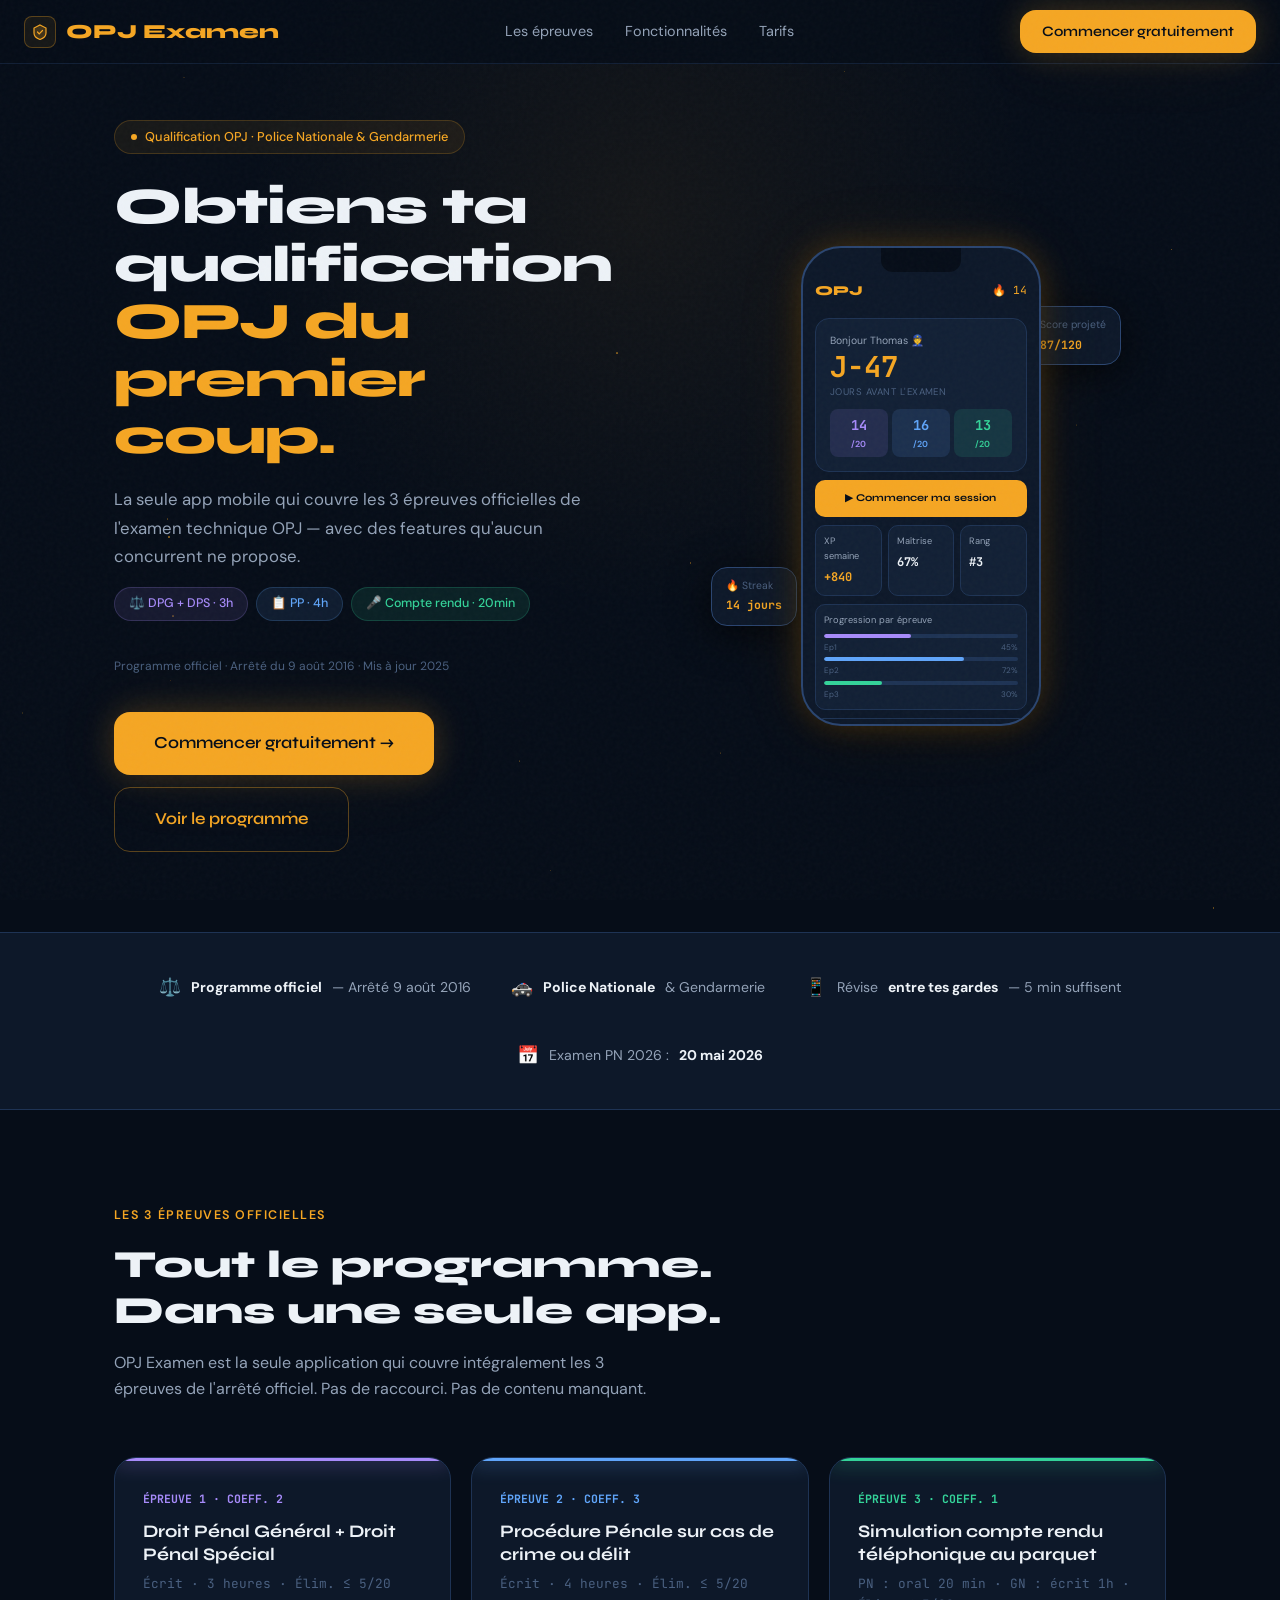
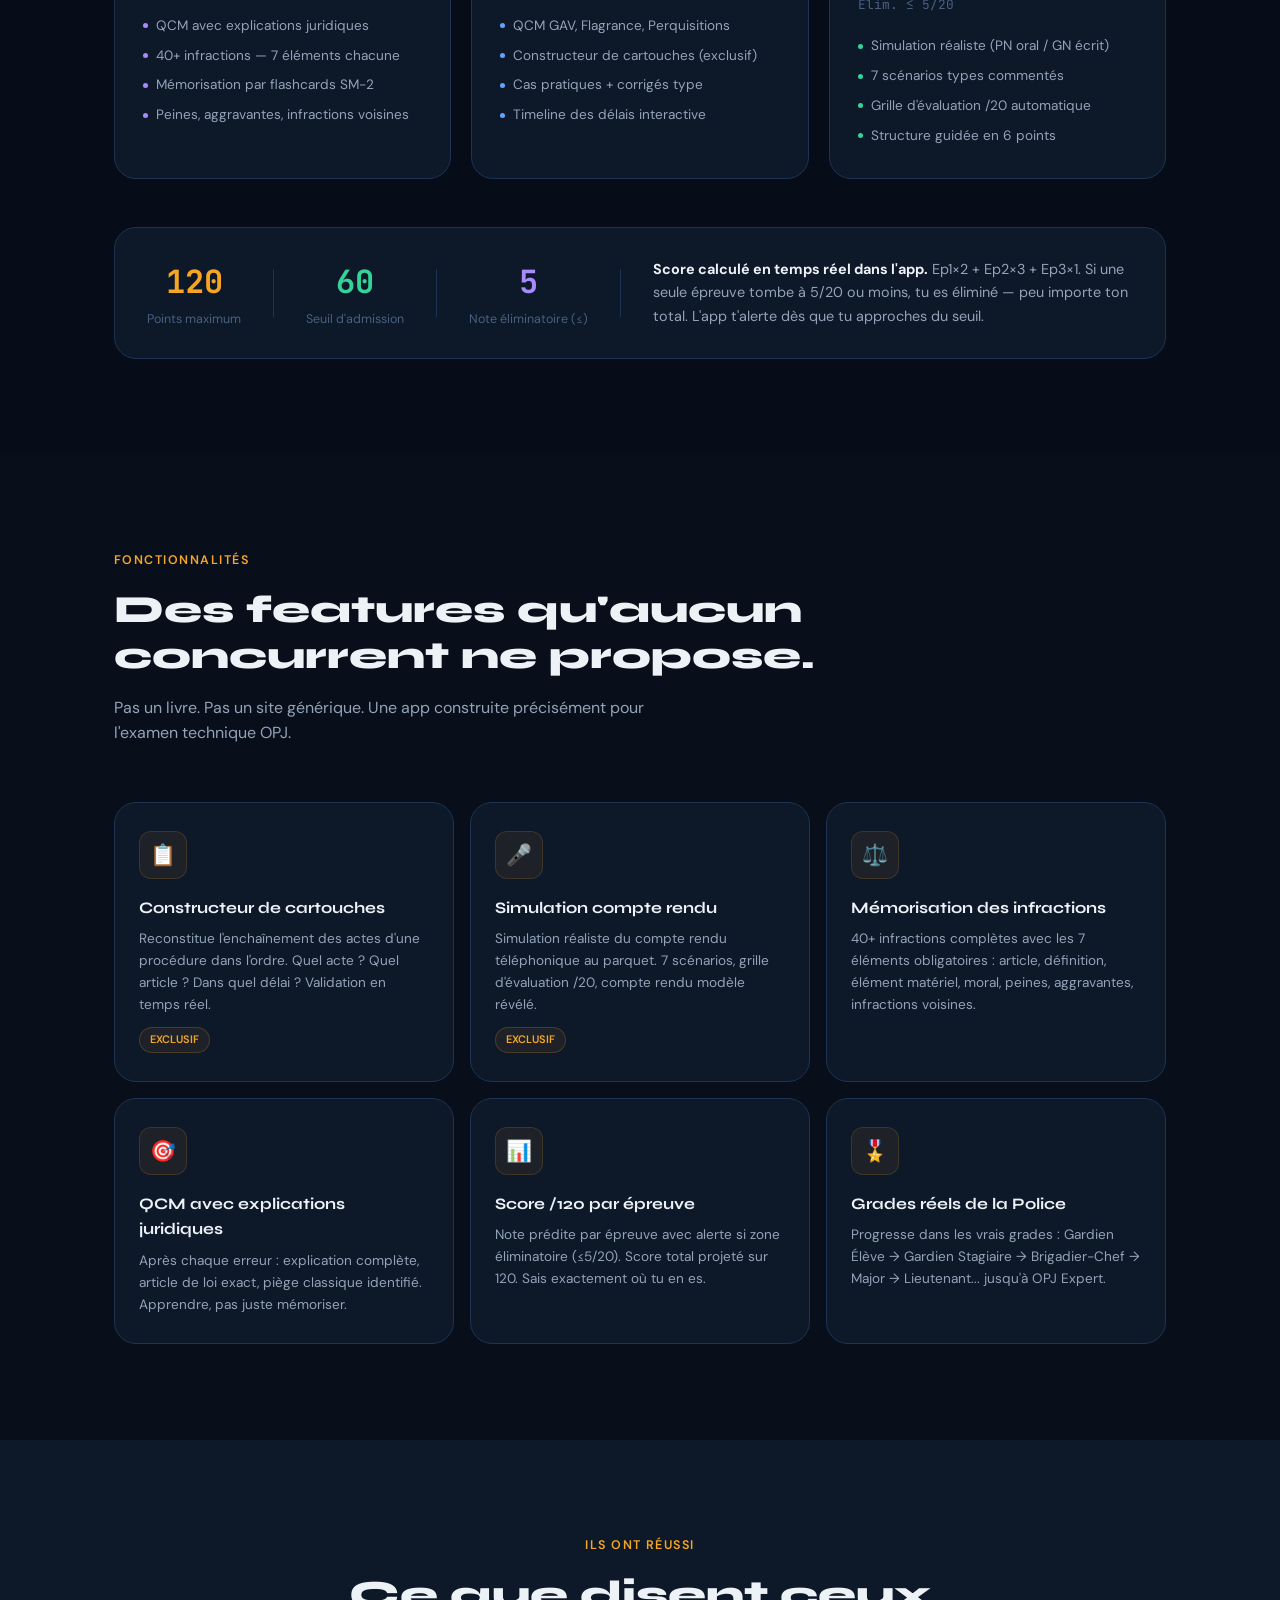
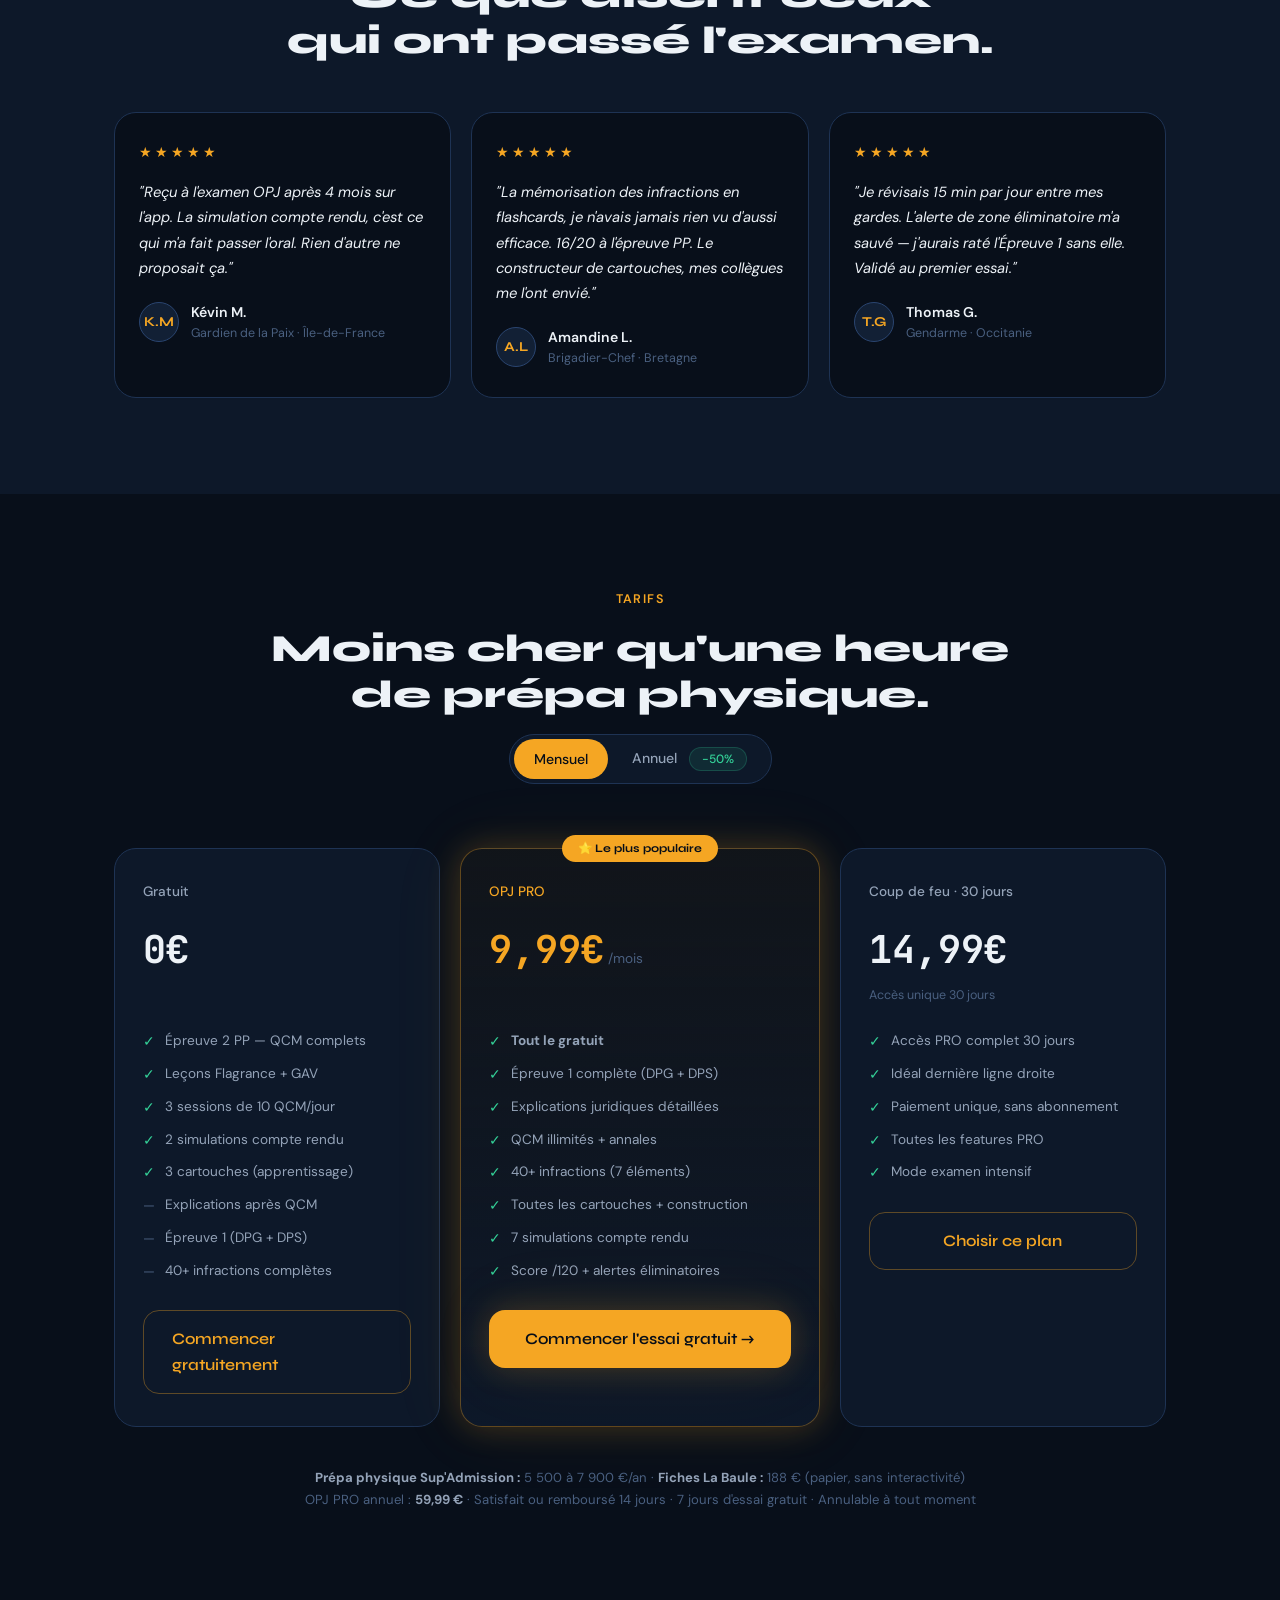
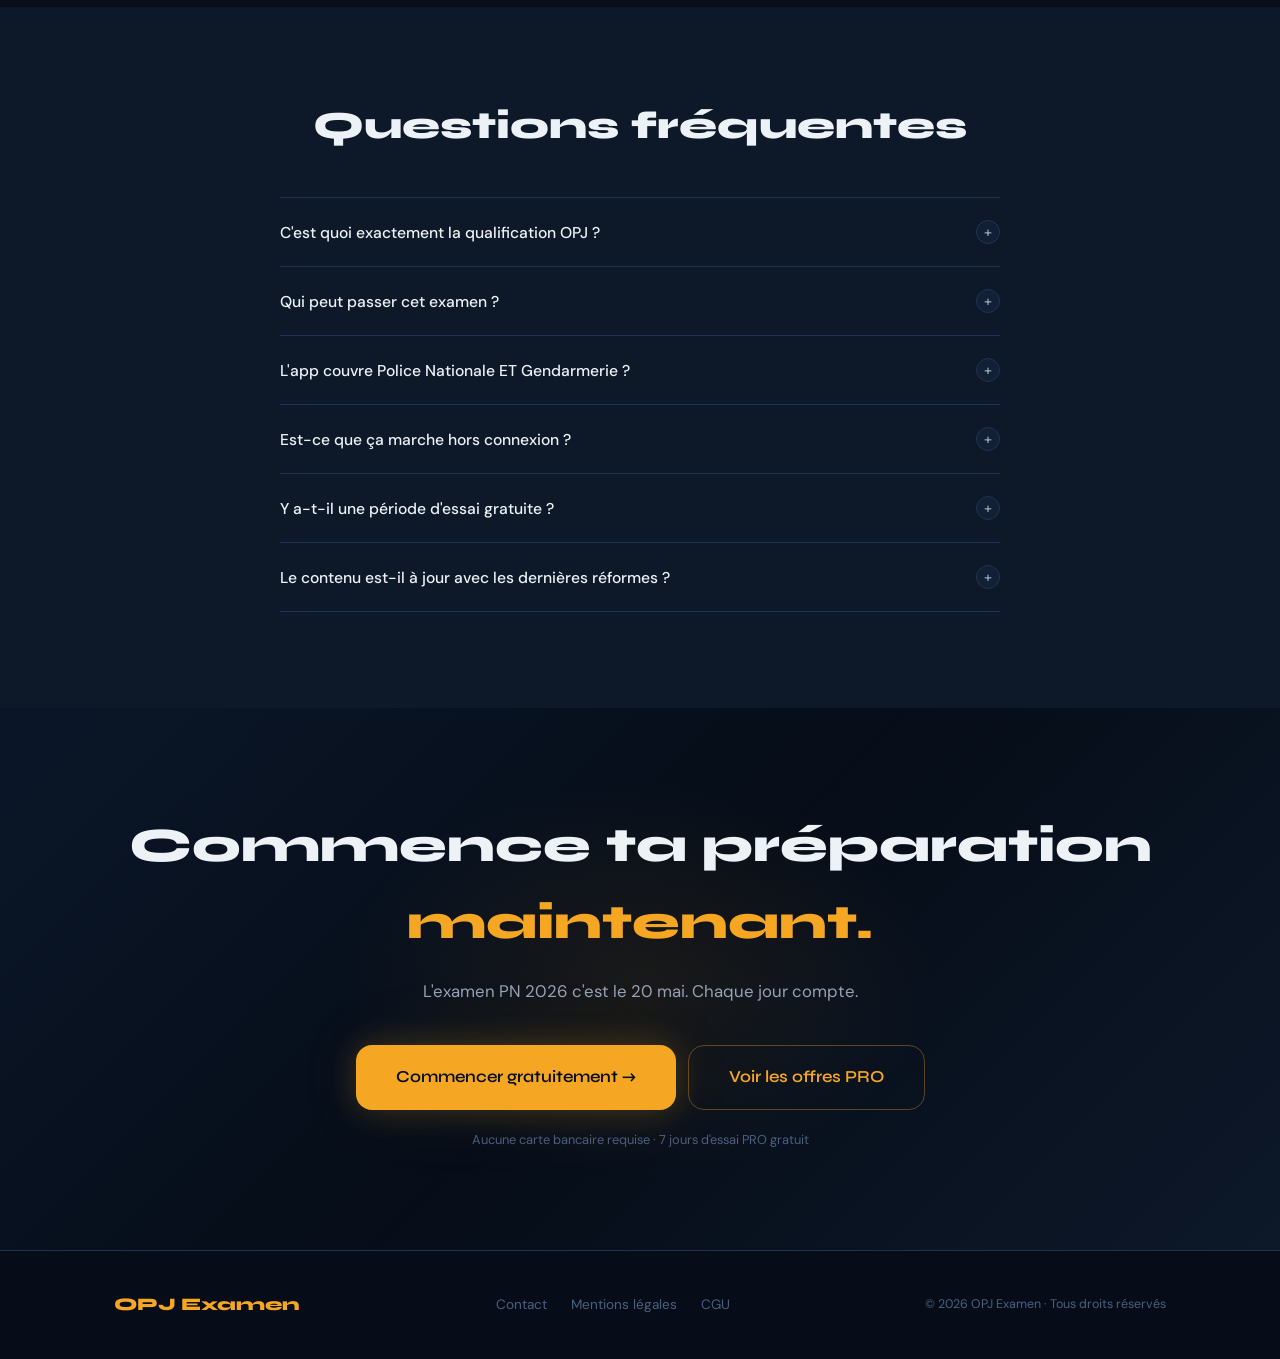
==== commit f1068948: "fix: onboarding slides + FAQ accordion — approche robuste Onboarding (slides hors écran): - goToStep" ====
--- a/index.html
+++ b/index.html
@@ -687,10 +687,10 @@
     }
     .faq-answer {
       max-height: 0; overflow: hidden;
-      transition: max-height 0.45s var(--ease-smooth), padding 0.3s;
+      /* max-height et padding gérés en JS pour éviter les coupures */
+      transition: max-height 0.4s ease, padding 0.3s ease;
       font-size: 0.9rem; color: var(--text-2); line-height: 1.7;
     }
-    .faq-item.open .faq-answer { max-height: 800px; padding-bottom: 20px; }
 
     /* ══════════════════════════════════
        CTA FINAL
@@ -1265,13 +1265,35 @@
     }
 
     function toggleFaq(btn) {
-      // Remonter jusqu'au .faq-item même si le clic vient du .faq-icon enfant
       const item = btn.closest('.faq-item');
       if (!item) return;
+      const answer = item.querySelector('.faq-answer');
+      if (!answer) return;
       const isOpen = item.classList.contains('open');
-      document.querySelectorAll('.faq-item.open').forEach(i => i.classList.remove('open'));
-      if (!isOpen) item.classList.add('open');
-    }
+
+      // Ferme tous les items ouverts avec animation propre
+      document.querySelectorAll('.faq-item.open').forEach(i => {
+        const a = i.querySelector('.faq-answer');
+        if (a) {
+          a.style.maxHeight = a.scrollHeight + 'px'; // fixe la hauteur avant de refermer
+          requestAnimationFrame(() => { a.style.maxHeight = '0'; a.style.paddingBottom = '0'; });
+        }
+        i.classList.remove('open');
+      });
+
+      if (!isOpen) {
+        item.classList.add('open');
+        // Ouvre avec la hauteur réelle du contenu (pas de 800px arbitraire)
+        answer.style.maxHeight = answer.scrollHeight + 'px';
+        answer.style.paddingBottom = '20px';
+      }
+    }
+
+    // Init FAQ : s'assurer que tous les items sont bien fermés
+    document.querySelectorAll('.faq-answer').forEach(a => {
+      a.style.maxHeight = '0';
+      a.style.paddingBottom = '0';
+    });
   </script>
 
 </body>
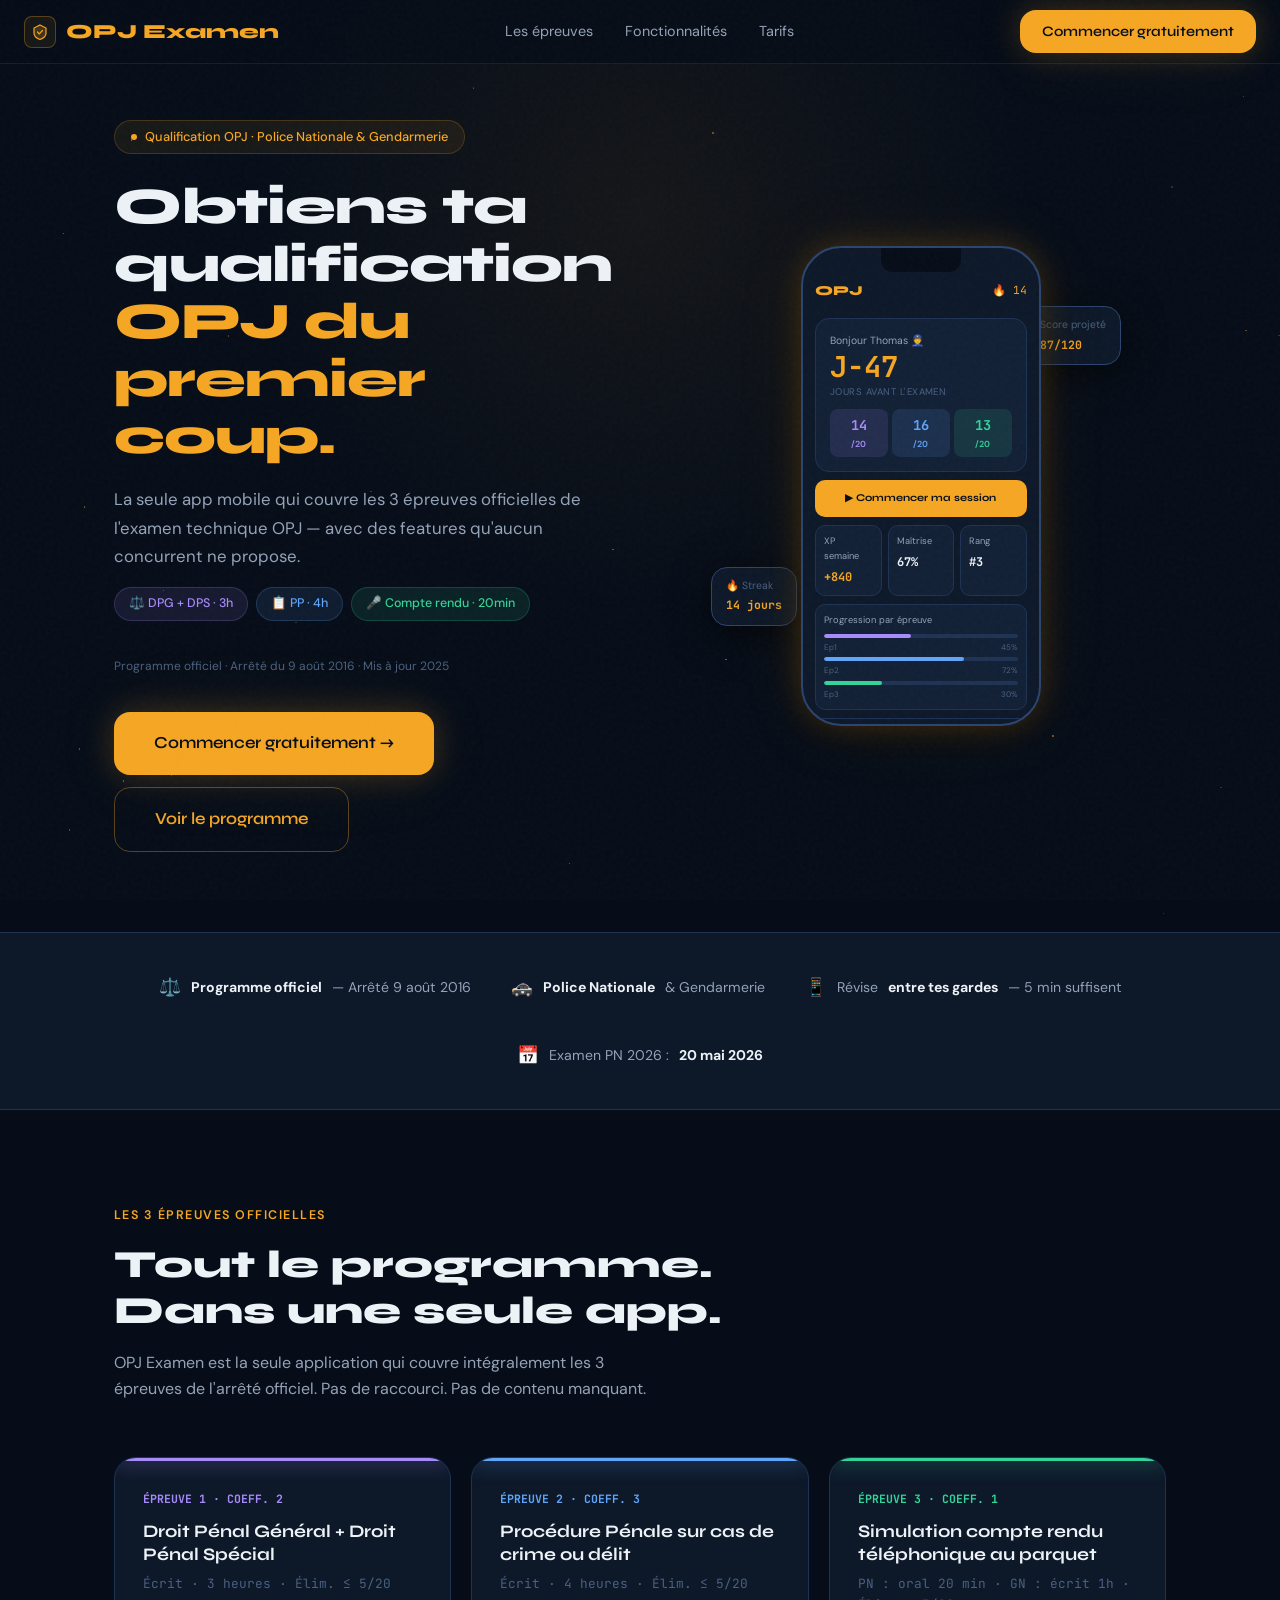
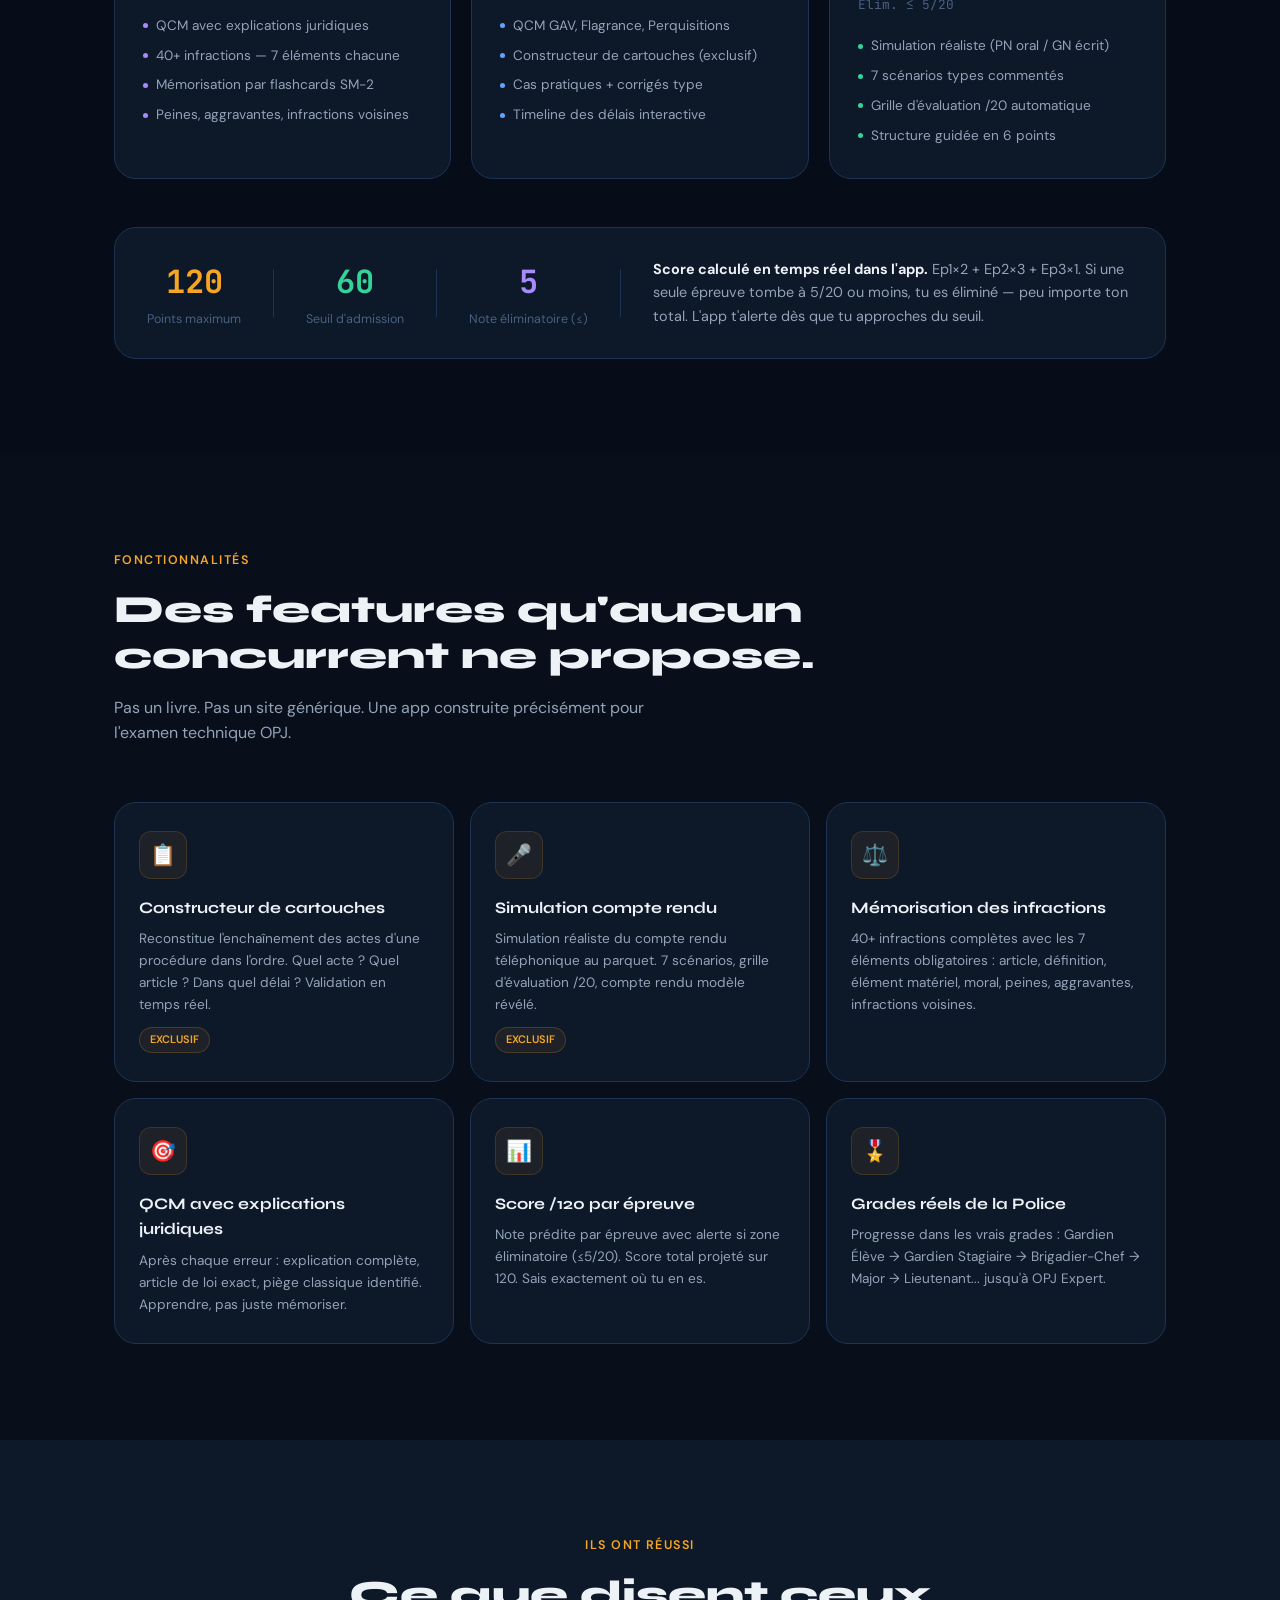
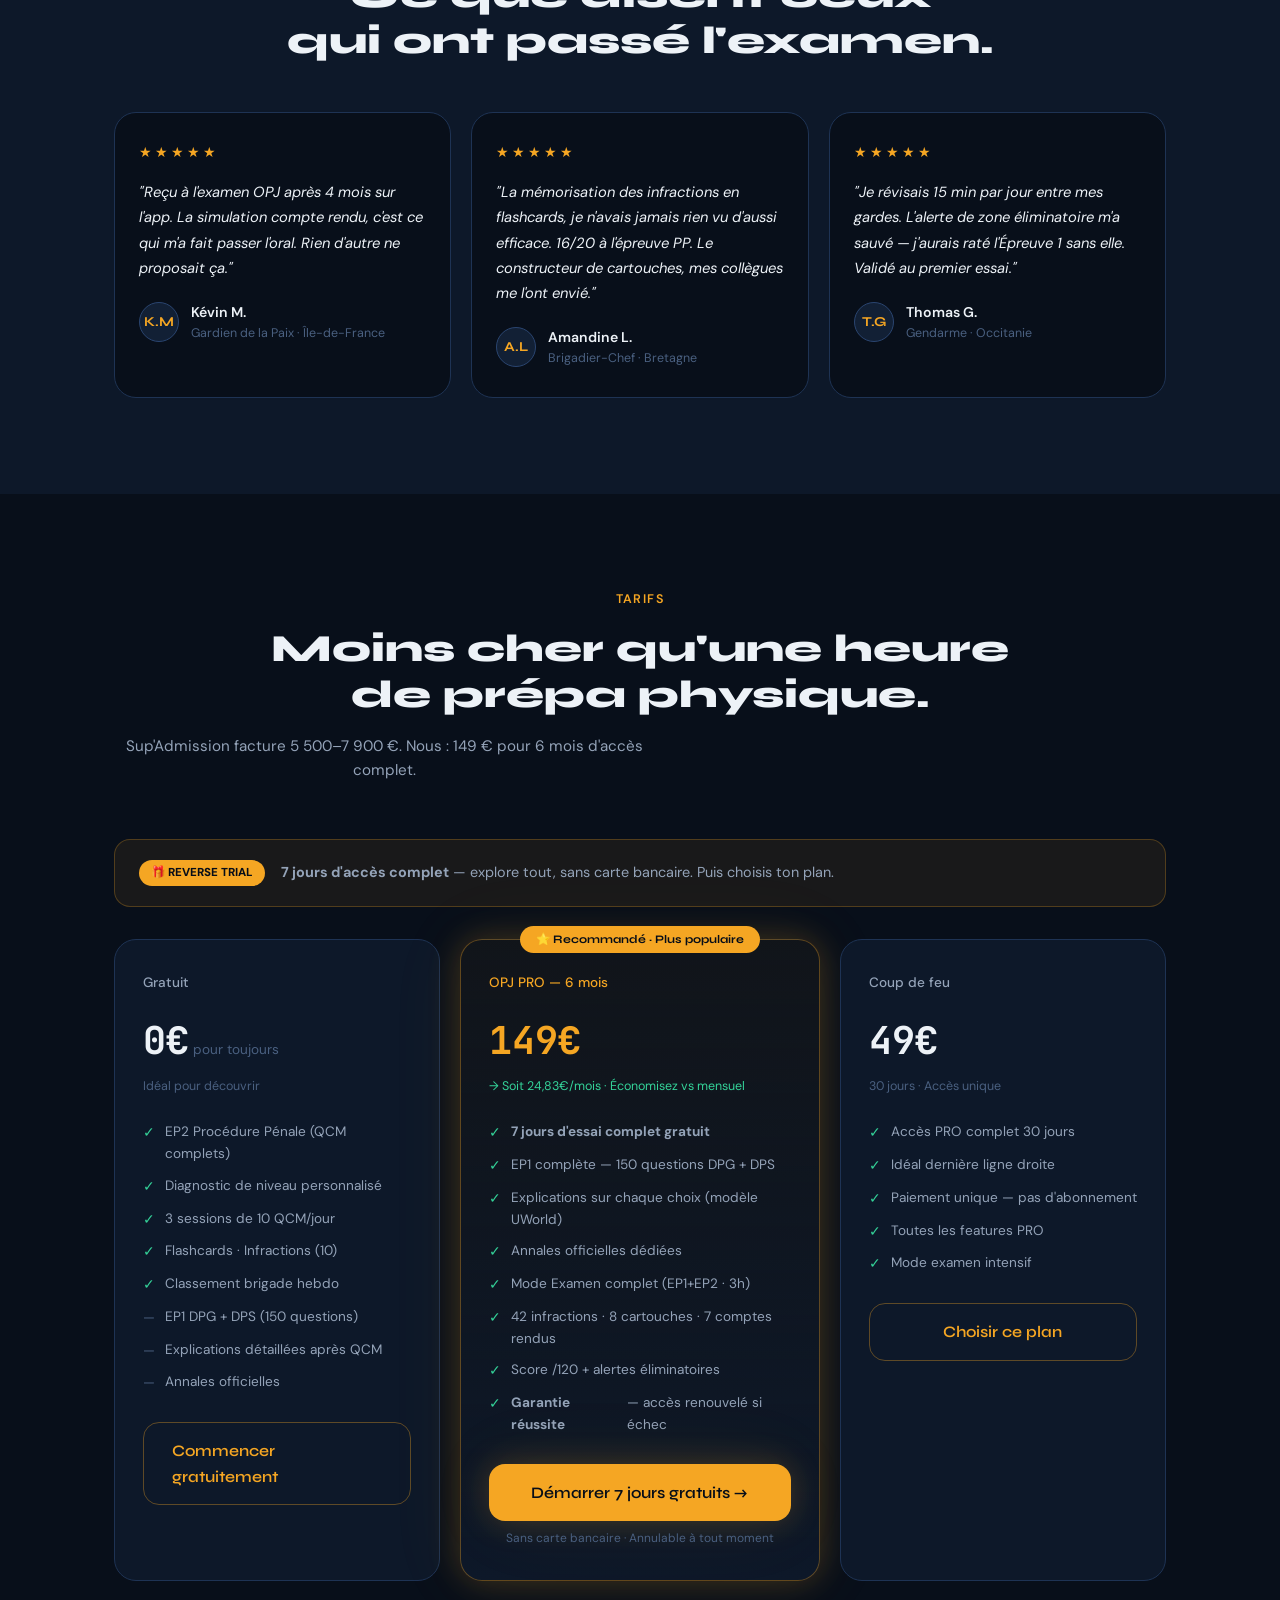
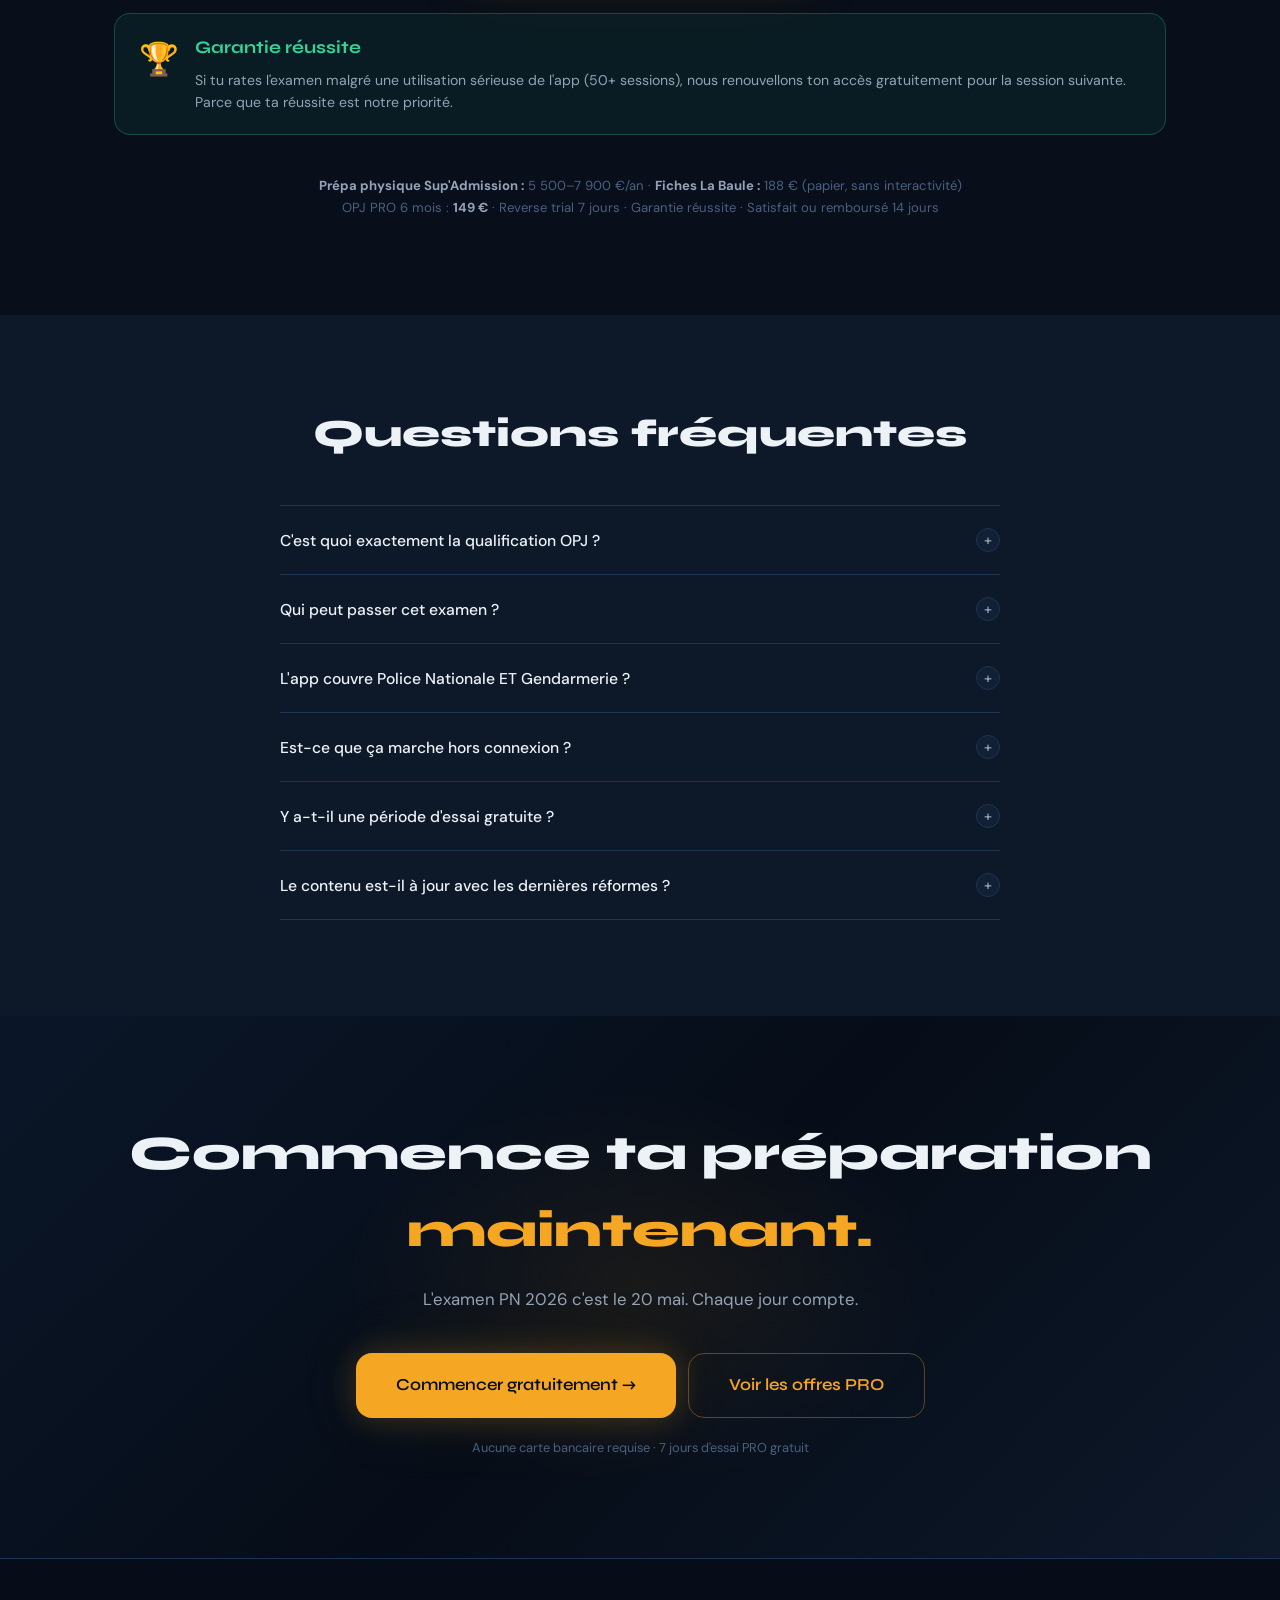
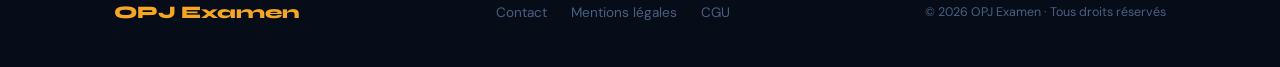
==== commit a1078c9d: "feat: implémentation stratégie edtech complète (document PDF) 1. ONBOARDING DIAGNOSTIC-FIRST (modèle" ====
--- a/index.html
+++ b/index.html
@@ -725,6 +725,28 @@
     .cta-final-note {
       margin-top: 20px; font-size: 0.8rem; color: var(--text-3);
     }
+
+    /* ══════════════════════════════════
+       REVERSE TRIAL + GARANTIE
+    ══════════════════════════════════ */
+    .reverse-trial-banner {
+      display: flex; align-items: center; gap: 16px;
+      background: rgba(245,166,35,0.07); border: 1px solid rgba(245,166,35,0.25);
+      border-radius: 16px; padding: 20px 24px; margin-bottom: 32px;
+      font-size: 0.9rem; color: var(--text-2);
+    }
+    .reverse-trial-badge {
+      background: var(--gold); color: var(--bg-deep); font-weight: 800;
+      font-size: 0.72rem; padding: 4px 12px; border-radius: 99px; white-space: nowrap; flex-shrink: 0;
+    }
+    .garantie-banner {
+      display: flex; align-items: flex-start; gap: 16px;
+      background: rgba(52,211,153,0.07); border: 1px solid rgba(52,211,153,0.25);
+      border-radius: 16px; padding: 20px 24px; margin-top: 32px;
+    }
+    .garantie-icon { font-size: 2rem; flex-shrink: 0; }
+    .garantie-title { font-family: 'Syne', sans-serif; font-weight: 700; font-size: 1.1rem; color: var(--success); margin-bottom: 6px; }
+    .garantie-sub { font-size: 0.88rem; color: var(--text-2); line-height: 1.6; }
 
     /* ══════════════════════════════════
        FOOTER
@@ -1062,12 +1084,13 @@
       <div class="tarifs-header">
         <span class="section-label reveal">Tarifs</span>
         <h2 class="section-title reveal stagger-1">Moins cher qu'une heure<br>de prépa physique.</h2>
-        <div class="reveal stagger-2">
-          <div class="tarifs-toggle">
-            <button class="toggle-btn active" id="btn-mensuel" type="button" onclick="setToggle('mensuel')">Mensuel</button>
-            <button class="toggle-btn" id="btn-annuel" type="button" onclick="setToggle('annuel')">Annuel <span class="save-badge">−50%</span></button>
-          </div>
-        </div>
+        <p class="section-sub reveal stagger-2" style="font-size:0.95rem">Sup'Admission facture 5 500–7 900 €. Nous : 149 € pour 6 mois d'accès complet.</p>
+      </div>
+
+      <!-- Reverse trial banner -->
+      <div class="reverse-trial-banner reveal">
+        <span class="reverse-trial-badge">🎁 REVERSE TRIAL</span>
+        <p><strong>7 jours d'accès complet</strong> — explore tout, sans carte bancaire. Puis choisis ton plan.</p>
       </div>
 
       <div class="tarifs-grid reveal">
@@ -1075,52 +1098,53 @@
           <div class="tarif-name">Gratuit</div>
           <div class="tarif-price">
             <span class="tarif-amount">0€</span>
+            <span class="tarif-period">pour toujours</span>
           </div>
-          <div class="tarif-annual-note">&nbsp;</div>
+          <div class="tarif-annual-note" style="color:var(--text-3)">Idéal pour découvrir</div>
           <ul class="tarif-features">
-            <li><span class="check">✓</span> Épreuve 2 PP — QCM complets</li>
-            <li><span class="check">✓</span> Leçons Flagrance + GAV</li>
+            <li><span class="check">✓</span> EP2 Procédure Pénale (QCM complets)</li>
+            <li><span class="check">✓</span> Diagnostic de niveau personnalisé</li>
             <li><span class="check">✓</span> 3 sessions de 10 QCM/jour</li>
-            <li><span class="check">✓</span> 2 simulations compte rendu</li>
-            <li><span class="check">✓</span> 3 cartouches (apprentissage)</li>
-            <li><span class="cross">—</span> Explications après QCM</li>
-            <li><span class="cross">—</span> Épreuve 1 (DPG + DPS)</li>
-            <li><span class="cross">—</span> 40+ infractions complètes</li>
+            <li><span class="check">✓</span> Flashcards · Infractions (10)</li>
+            <li><span class="check">✓</span> Classement brigade hebdo</li>
+            <li><span class="cross">—</span> EP1 DPG + DPS (150 questions)</li>
+            <li><span class="cross">—</span> Explications détaillées après QCM</li>
+            <li><span class="cross">—</span> Annales officielles</li>
           </ul>
           <a href="app.html" class="btn btn-ghost tarif-cta">Commencer gratuitement</a>
         </div>
 
         <div class="tarif-card tarif-card-pro">
-          <div class="tarif-popular">⭐ Le plus populaire</div>
-          <div class="tarif-name" style="color:var(--gold)">OPJ PRO</div>
+          <div class="tarif-popular">⭐ Recommandé · Plus populaire</div>
+          <div class="tarif-name" style="color:var(--gold)">OPJ PRO — 6 mois</div>
           <div class="tarif-price">
-            <span class="tarif-amount gold" id="price-amount">9,99€</span>
-            <span class="tarif-period" id="price-period">/mois</span>
+            <span class="tarif-amount gold">149€</span>
           </div>
-          <div class="tarif-annual-note" id="annual-note">&nbsp;</div>
+          <div class="tarif-annual-note" style="color:var(--success)">→ Soit 24,83€/mois · Économisez vs mensuel</div>
           <ul class="tarif-features">
-            <li><span class="check">✓</span> <strong>Tout le gratuit</strong></li>
-            <li><span class="check">✓</span> Épreuve 1 complète (DPG + DPS)</li>
-            <li><span class="check">✓</span> Explications juridiques détaillées</li>
-            <li><span class="check">✓</span> QCM illimités + annales</li>
-            <li><span class="check">✓</span> 40+ infractions (7 éléments)</li>
-            <li><span class="check">✓</span> Toutes les cartouches + construction</li>
-            <li><span class="check">✓</span> 7 simulations compte rendu</li>
+            <li><span class="check">✓</span> <strong>7 jours d'essai complet gratuit</strong></li>
+            <li><span class="check">✓</span> EP1 complète — 150 questions DPG + DPS</li>
+            <li><span class="check">✓</span> Explications sur chaque choix (modèle UWorld)</li>
+            <li><span class="check">✓</span> Annales officielles dédiées</li>
+            <li><span class="check">✓</span> Mode Examen complet (EP1+EP2 · 3h)</li>
+            <li><span class="check">✓</span> 42 infractions · 8 cartouches · 7 comptes rendus</li>
             <li><span class="check">✓</span> Score /120 + alertes éliminatoires</li>
+            <li><span class="check">✓</span> <strong>Garantie réussite</strong> — accès renouvelé si échec</li>
           </ul>
-          <a href="app.html" class="btn btn-primary tarif-cta" style="animation: goldPulse 3s ease-in-out infinite;">Commencer l'essai gratuit →</a>
+          <a href="app.html" class="btn btn-primary tarif-cta" style="animation: goldPulse 3s ease-in-out infinite;">Démarrer 7 jours gratuits →</a>
+          <p style="text-align:center;font-size:0.75rem;color:var(--text-3);margin-top:8px">Sans carte bancaire · Annulable à tout moment</p>
         </div>
 
         <div class="tarif-card">
-          <div class="tarif-name">Coup de feu · 30 jours</div>
+          <div class="tarif-name">Coup de feu</div>
           <div class="tarif-price">
-            <span class="tarif-amount">14,99€</span>
+            <span class="tarif-amount">49€</span>
           </div>
-          <div class="tarif-annual-note" style="color:var(--text-3)">Accès unique 30 jours</div>
+          <div class="tarif-annual-note" style="color:var(--text-3)">30 jours · Accès unique</div>
           <ul class="tarif-features">
             <li><span class="check">✓</span> Accès PRO complet 30 jours</li>
             <li><span class="check">✓</span> Idéal dernière ligne droite</li>
-            <li><span class="check">✓</span> Paiement unique, sans abonnement</li>
+            <li><span class="check">✓</span> Paiement unique — pas d'abonnement</li>
             <li><span class="check">✓</span> Toutes les features PRO</li>
             <li><span class="check">✓</span> Mode examen intensif</li>
           </ul>
@@ -1128,9 +1152,18 @@
         </div>
       </div>
 
+      <!-- Garantie réussite -->
+      <div class="garantie-banner reveal">
+        <div class="garantie-icon">🏆</div>
+        <div>
+          <p class="garantie-title">Garantie réussite</p>
+          <p class="garantie-sub">Si tu rates l'examen malgré une utilisation sérieuse de l'app (50+ sessions), nous renouvellons ton accès gratuitement pour la session suivante. Parce que ta réussite est notre priorité.</p>
+        </div>
+      </div>
+
       <p class="tarif-ref reveal">
-        <strong>Prépa physique Sup'Admission :</strong> 5 500 à 7 900 €/an · <strong>Fiches La Baule :</strong> 188 € (papier, sans interactivité)<br>
-        OPJ PRO annuel : <strong>59,99 €</strong> · Satisfait ou remboursé 14 jours · 7 jours d'essai gratuit · Annulable à tout moment
+        <strong>Prépa physique Sup'Admission :</strong> 5 500–7 900 €/an · <strong>Fiches La Baule :</strong> 188 € (papier, sans interactivité)<br>
+        OPJ PRO 6 mois : <strong>149 €</strong> · Reverse trial 7 jours · Garantie réussite · Satisfait ou remboursé 14 jours
       </p>
     </div>
   </section>
